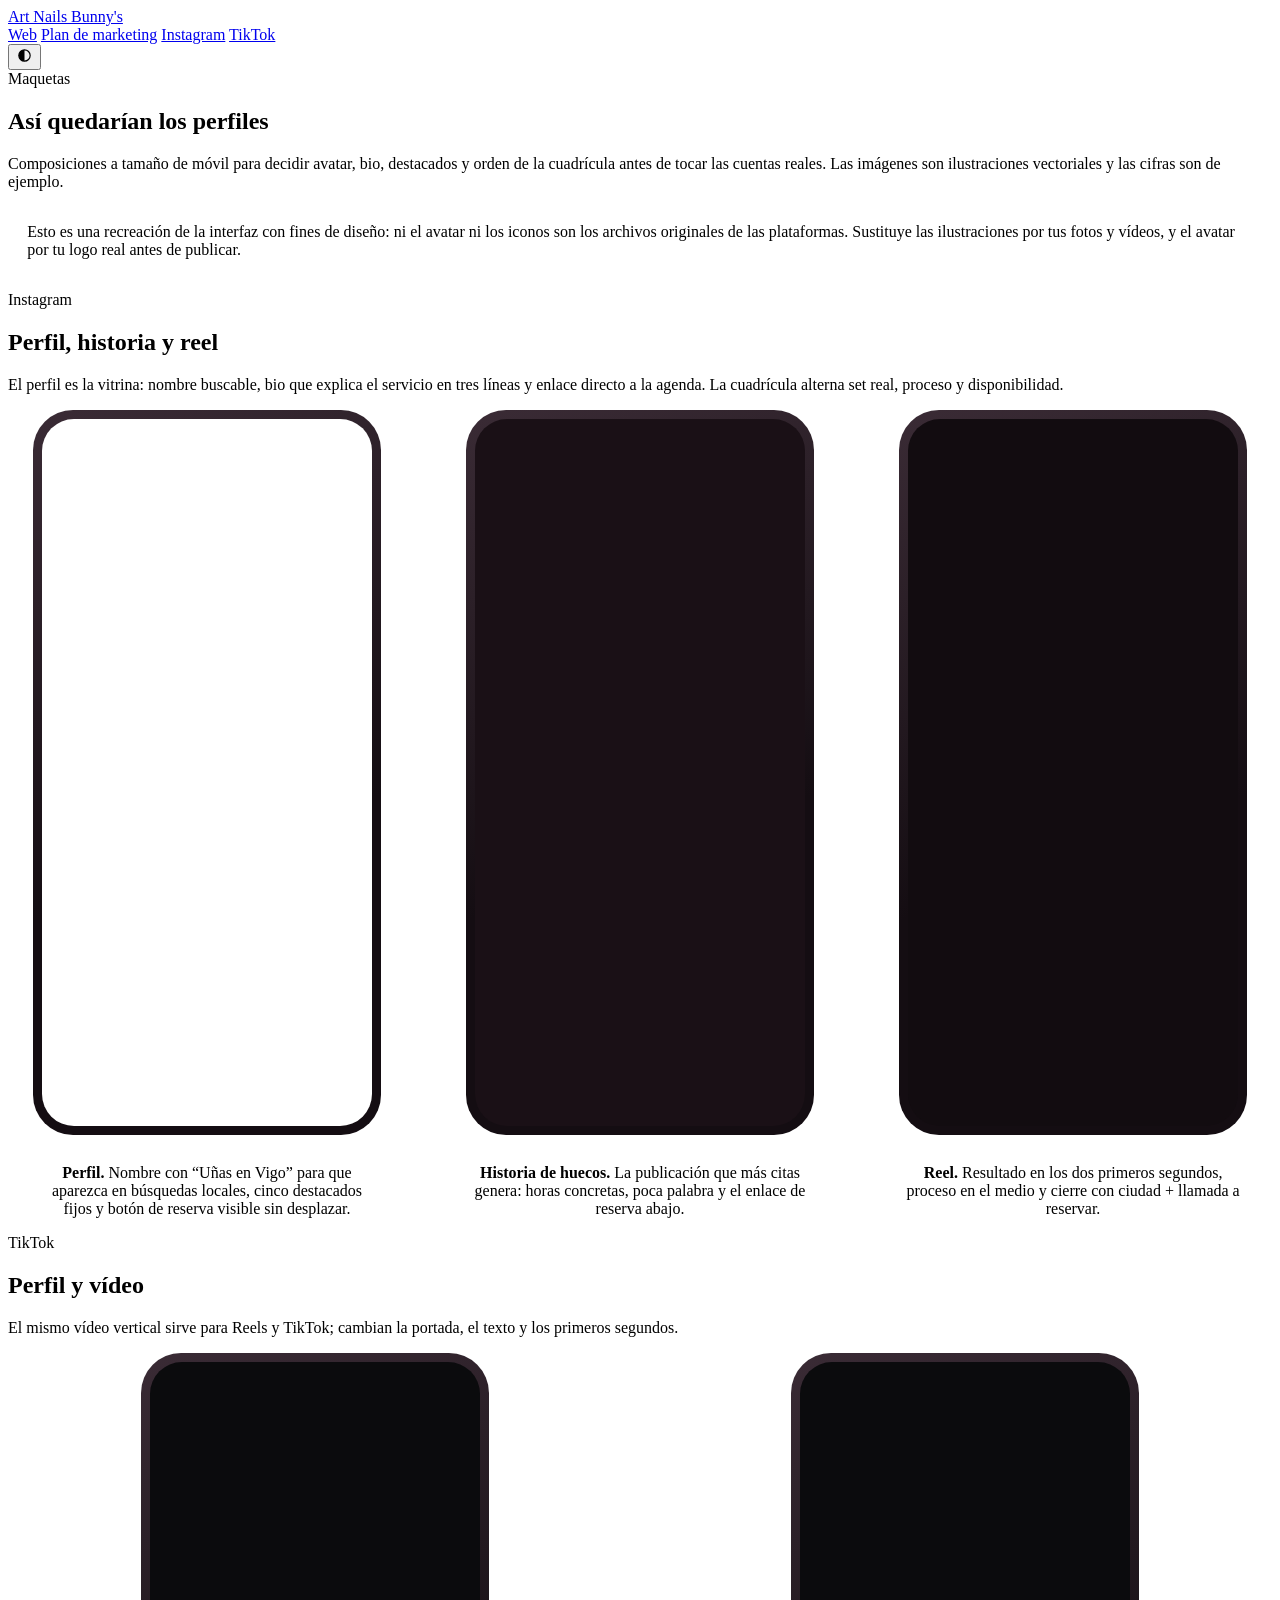
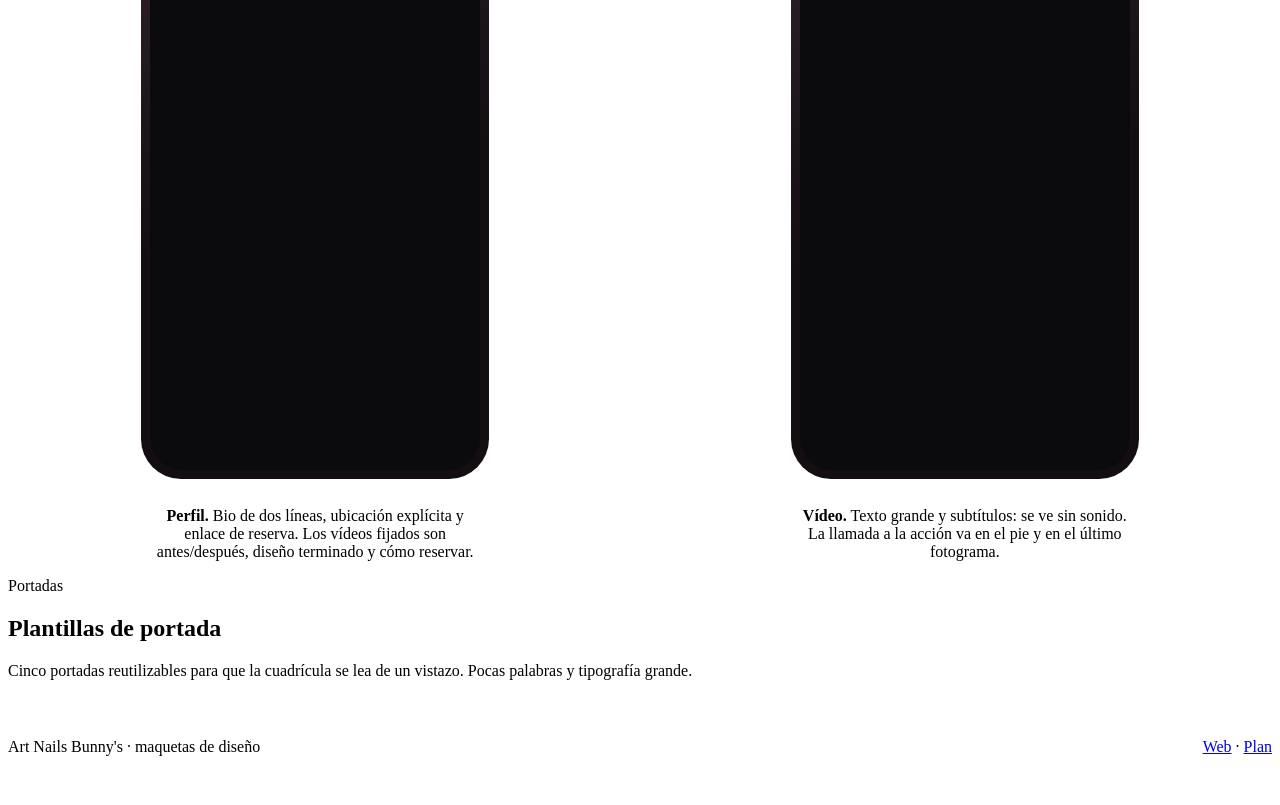
==== mockups.html @ 0f8f966b "Add files via upload" ====
<!doctype html>
<html lang="es">
<head>
<meta charset="utf-8">
<meta name="viewport" content="width=device-width, initial-scale=1, viewport-fit=cover">
<meta name="claude:viewport-fit-sides" content="cover">
<title>Maquetas de perfil</title>
<meta name="description" content="Maquetas realistas del perfil de Instagram y TikTok de Art Nails Bunny's.">
<link rel="preconnect" href="https://fonts.googleapis.com">
<link rel="preconnect" href="https://fonts.gstatic.com" crossorigin>
<link rel="stylesheet" href="https://fonts.googleapis.com/css2?family=Gloock&family=Karla:wght@400;500;700&display=swap">
<link rel="stylesheet" href="assets/css/base.css">
<style>
.escaparate{display:grid; gap:2.2rem; grid-template-columns:repeat(auto-fit,minmax(300px,1fr)); align-items:start}
.pieza-maqueta{display:flex; flex-direction:column; gap:.8rem; align-items:center}
.pieza-maqueta__txt{max-width:340px; font-size:var(--s2); color:var(--tinta-suave); text-align:center}

/* --- teléfono --- */
.tel{
  width:min(330px,88vw); aspect-ratio:9/19.3; border-radius:40px; padding:9px;
  background:linear-gradient(160deg,#3A2B35,#140D12 60%); box-shadow:var(--sombra); flex:0 0 auto;
}
.pantalla{
  width:100%; height:100%; border-radius:32px; overflow:hidden; position:relative;
  display:flex; flex-direction:column; font-family:"Karla",system-ui,sans-serif;
  font-size:11px; line-height:1.35; color-scheme:light;
}
.pantalla *{box-sizing:border-box}
.isla{position:absolute; top:7px; left:50%; transform:translateX(-50%); width:78px; height:19px; border-radius:999px; background:#120B10; z-index:5}
.estado{display:flex; justify-content:space-between; align-items:center; padding:7px 15px 2px; font-size:10px; font-weight:700}
.estado span:last-child{letter-spacing:1px}

/* --- Instagram --- */
.ig{background:#fff; color:#111}
.ig__barra{display:flex; align-items:center; justify-content:space-between; padding:8px 13px; border-bottom:.5px solid #efefef}
.ig__usuario{font-weight:700; font-size:13px; display:flex; align-items:center; gap:4px}
.ig__cuerpo{flex:1; overflow:hidden; display:flex; flex-direction:column}
.ig__perfil{display:flex; align-items:center; gap:16px; padding:11px 13px 6px}
.ig__nums{display:flex; gap:18px; flex:1; text-align:center}
.ig__nums div{display:flex; flex-direction:column; line-height:1.15}
.ig__nums b{font-size:13px}
.ig__nums span{font-size:10px; color:#666}
.ig__bio{padding:0 13px; white-space:pre-line; font-size:11px}
.ig__bio b{display:block; font-size:12px}
.ig__enlace{color:#0b57a4; font-weight:700; font-size:11px}
.ig__botones{display:flex; gap:5px; padding:9px 13px 4px}
.ig__btn{flex:1; text-align:center; padding:5px 0; border-radius:8px; background:#efefef; font-weight:700; font-size:11px}
.ig__btn--pri{background:#C02E5C; color:#fff}
.ig__dest{display:flex; gap:12px; padding:10px 13px 8px; overflow:hidden}
.ig__dest div{text-align:center; width:52px; flex:0 0 auto}
.ig__dest i{display:block; width:48px; height:48px; border-radius:999px; border:1px solid #e3e3e3; background:#F6E9ED; margin-bottom:3px; overflow:hidden}
.ig__dest span{font-size:9px; color:#333; display:block; overflow:hidden; text-overflow:ellipsis; white-space:nowrap}
.ig__tabs{display:flex; border-top:.5px solid #efefef}
.ig__tabs div{flex:1; display:grid; place-items:center; padding:7px 0; border-bottom:1.5px solid transparent}
.ig__tabs div.on{border-bottom-color:#111}
.ig__grid{display:grid; grid-template-columns:repeat(3,1fr); gap:1.5px; background:#fff}
.ig__grid>*{aspect-ratio:1; overflow:hidden; position:relative}
.ig__grid svg{width:100%; height:100%; object-fit:cover}
.ig__pie{display:flex; justify-content:space-around; padding:9px 0 12px; border-top:.5px solid #efefef; background:#fff}

/* --- historia / reel --- */
.lleno{position:absolute; inset:0}
.lleno svg{width:100%; height:100%}
.velo{position:absolute; inset:0; background:linear-gradient(180deg,rgba(0,0,0,.45) 0%,rgba(0,0,0,0) 28%,rgba(0,0,0,0) 52%,rgba(0,0,0,.72) 100%)}
.story__barras{display:flex; gap:3px; padding:9px 11px 0; position:relative; z-index:3}
.story__barras i{flex:1; height:2px; border-radius:2px; background:rgba(255,255,255,.4)}
.story__barras i.on{background:#fff}
.story__cab{display:flex; align-items:center; gap:7px; padding:9px 11px; color:#fff; position:relative; z-index:3; font-size:11px; font-weight:700}
.sticker{
  position:absolute; left:50%; top:34%; transform:translateX(-50%) rotate(-3deg); z-index:3;
  background:#fff; color:#2A1A22; border-radius:14px; padding:12px 16px; width:76%; text-align:center;
  box-shadow:0 8px 24px rgba(0,0,0,.3);
}
.sticker b{font-family:"Gloock",Georgia,serif; font-size:16px; display:block; margin-bottom:5px}
.sticker ul{list-style:none; padding:0; margin:0; font-size:11px; display:grid; gap:3px}
.story__cta{position:absolute; left:50%; bottom:18px; transform:translateX(-50%); z-index:3; background:#fff; color:#111; border-radius:999px; padding:7px 18px; font-weight:700; font-size:11px}
.reel__txt{position:absolute; left:11px; right:62px; bottom:16px; z-index:3; color:#fff; display:flex; flex-direction:column; gap:5px}
.reel__txt b{font-size:12px}
.reel__txt p{font-size:11px; line-height:1.4}
.rail{position:absolute; right:9px; bottom:22px; z-index:3; display:flex; flex-direction:column; gap:15px; align-items:center; color:#fff; font-size:9px; font-weight:700}
.rail div{display:flex; flex-direction:column; align-items:center; gap:3px}
.rail svg{width:25px; height:25px}
.sonido{display:flex; align-items:center; gap:5px; font-size:10px; color:#fff}

/* --- TikTok --- */
.tt{background:#0b0b0d; color:#fff}
.tt__barra{display:flex; align-items:center; justify-content:space-between; padding:9px 13px; font-weight:700; font-size:13px}
.tt__perfil{display:flex; flex-direction:column; align-items:center; gap:5px; padding:4px 13px 0}
.tt__user{font-weight:700; font-size:13px}
.tt__nums{display:flex; gap:22px; margin-top:4px}
.tt__nums div{text-align:center}
.tt__nums b{display:block; font-size:13px}
.tt__nums span{font-size:9px; color:#a7a7ad}
.tt__bio{font-size:10.5px; text-align:center; white-space:pre-line; color:#e6e6ea; padding:0 18px}
.tt__acc{display:flex; gap:6px; padding:9px 13px 6px; width:100%}
.tt__btn{flex:1; text-align:center; padding:6px 0; border-radius:6px; font-weight:700; font-size:11px; background:#C02E5C; color:#fff}
.tt__btn--sec{background:#2a2a30; color:#fff; flex:0 0 42px}
.tt__tabs{display:flex; margin-top:7px; border-bottom:.5px solid #26262c; width:100%}
.tt__tabs div{flex:1; text-align:center; padding:7px 0; font-size:11px; color:#8a8a92; border-bottom:1.5px solid transparent}
.tt__tabs div.on{color:#fff; border-bottom-color:#fff}
.tt__grid{display:grid; grid-template-columns:repeat(3,1fr); gap:1.5px}
.tt__grid>*{aspect-ratio:9/15; position:relative; overflow:hidden; background:#16161a}
.tt__grid svg{width:100%; height:100%}
.tt__vistas{position:absolute; left:4px; bottom:4px; font-size:9px; font-weight:700; text-shadow:0 1px 3px rgba(0,0,0,.8)}
.tt__pie{display:flex; justify-content:space-around; padding:8px 0 12px; border-top:.5px solid #26262c; font-size:9px; color:#8a8a92}

.aviso-maqueta{border:1px dashed var(--borde); border-radius:var(--r); padding:1rem 1.2rem; font-size:var(--s2); color:var(--tinta-suave)}
.cubiertas{display:grid; gap:.8rem; grid-template-columns:repeat(auto-fit,minmax(130px,1fr))}
.cubierta{aspect-ratio:9/16; border-radius:12px; overflow:hidden; position:relative; border:1px solid var(--borde)}
.cubierta svg{width:100%; height:100%}
.cubierta span{position:absolute; inset:auto 0 0 0; padding:10px; color:#fff; font-family:"Gloock",Georgia,serif; font-size:1rem; line-height:1.1; background:linear-gradient(transparent,rgba(0,0,0,.7))}
</style>
</head>
<body>

<header class="barra">
  <div class="wrap barra__int">
    <a class="barra__marca" href="index.html"><span>Art Nails Bunny's</span></a>
    <nav class="barra__nav">
      <a href="index.html">Web</a>
      <a href="plan.html">Plan de marketing</a>
      <a href="#instagram">Instagram</a>
      <a href="#tiktok">TikTok</a>
    </nav>
    <div class="barra__acc"><button class="tema" id="btnTema" type="button" aria-label="Cambiar tema"><svg viewBox="0 0 24 24" width="17" height="17" aria-hidden="true" fill="none" stroke="currentColor" stroke-width="1.7"><circle cx="12" cy="12" r="8"/><path d="M12 4a8 8 0 0 0 0 16z" fill="currentColor" stroke="none"/></svg></button></div>
  </div>
</header>

<main>
  <section class="wrap seccion">
    <div class="cabecera-seccion">
      <span class="etiqueta">Maquetas</span>
      <h2>Así quedarían los perfiles</h2>
      <p>Composiciones a tamaño de móvil para decidir avatar, bio, destacados y orden de la cuadrícula antes de tocar las cuentas reales. Las imágenes son ilustraciones vectoriales y las cifras son de ejemplo.</p>
    </div>
    <p class="aviso-maqueta">Esto es una recreación de la interfaz con fines de diseño: ni el avatar ni los iconos son los archivos originales de las plataformas. Sustituye las ilustraciones por tus fotos y vídeos, y el avatar por tu logo real antes de publicar.</p>
  </section>

  <section class="wrap seccion seccion--borde" id="instagram">
    <div class="cabecera-seccion">
      <span class="etiqueta">Instagram</span>
      <h2>Perfil, historia y reel</h2>
      <p>El perfil es la vitrina: nombre buscable, bio que explica el servicio en tres líneas y enlace directo a la agenda. La cuadrícula alterna set real, proceso y disponibilidad.</p>
    </div>
    <div class="escaparate">
      <div class="pieza-maqueta">
        <div class="tel"><div class="pantalla ig" id="igPerfil"></div></div>
        <p class="pieza-maqueta__txt"><b>Perfil.</b> Nombre con “Uñas en Vigo” para que aparezca en búsquedas locales, cinco destacados fijos y botón de reserva visible sin desplazar.</p>
      </div>
      <div class="pieza-maqueta">
        <div class="tel"><div class="pantalla" id="igStory" style="background:#1a1016; position:relative; display:block"></div></div>
        <p class="pieza-maqueta__txt"><b>Historia de huecos.</b> La publicación que más citas genera: horas concretas, poca palabra y el enlace de reserva abajo.</p>
      </div>
      <div class="pieza-maqueta">
        <div class="tel"><div class="pantalla" id="igReel" style="background:#120c10; position:relative; display:block"></div></div>
        <p class="pieza-maqueta__txt"><b>Reel.</b> Resultado en los dos primeros segundos, proceso en el medio y cierre con ciudad + llamada a reservar.</p>
      </div>
    </div>
  </section>

  <section class="wrap seccion seccion--borde" id="tiktok">
    <div class="cabecera-seccion">
      <span class="etiqueta">TikTok</span>
      <h2>Perfil y vídeo</h2>
      <p>El mismo vídeo vertical sirve para Reels y TikTok; cambian la portada, el texto y los primeros segundos.</p>
    </div>
    <div class="escaparate">
      <div class="pieza-maqueta">
        <div class="tel"><div class="pantalla tt" id="ttPerfil"></div></div>
        <p class="pieza-maqueta__txt"><b>Perfil.</b> Bio de dos líneas, ubicación explícita y enlace de reserva. Los vídeos fijados son antes/después, diseño terminado y cómo reservar.</p>
      </div>
      <div class="pieza-maqueta">
        <div class="tel"><div class="pantalla" id="ttVideo" style="background:#0b0b0d; position:relative; display:block"></div></div>
        <p class="pieza-maqueta__txt"><b>Vídeo.</b> Texto grande y subtítulos: se ve sin sonido. La llamada a la acción va en el pie y en el último fotograma.</p>
      </div>
    </div>
  </section>

  <section class="wrap seccion seccion--borde">
    <div class="cabecera-seccion">
      <span class="etiqueta">Portadas</span>
      <h2>Plantillas de portada</h2>
      <p>Cinco portadas reutilizables para que la cuadrícula se lea de un vistazo. Pocas palabras y tipografía grande.</p>
    </div>
    <div class="cubiertas" id="cubiertas"></div>
  </section>
</main>

<footer class="pie">
  <div class="wrap" style="padding-block:1.6rem; display:flex; flex-wrap:wrap; gap:1rem; justify-content:space-between">
    <p style="font-size:var(--s2); color:var(--tinta-suave)">Art Nails Bunny's · maquetas de diseño</p>
    <p style="font-size:var(--s1)"><a href="index.html">Web</a> · <a href="plan.html">Plan</a></p>
  </div>
</footer>

<script src="assets/js/nails.js"></script>
<script src="assets/js/data.js"></script>
<script src="assets/js/site.js"></script>
<script src="assets/js/mockups.js"></script>
</body>
</html>
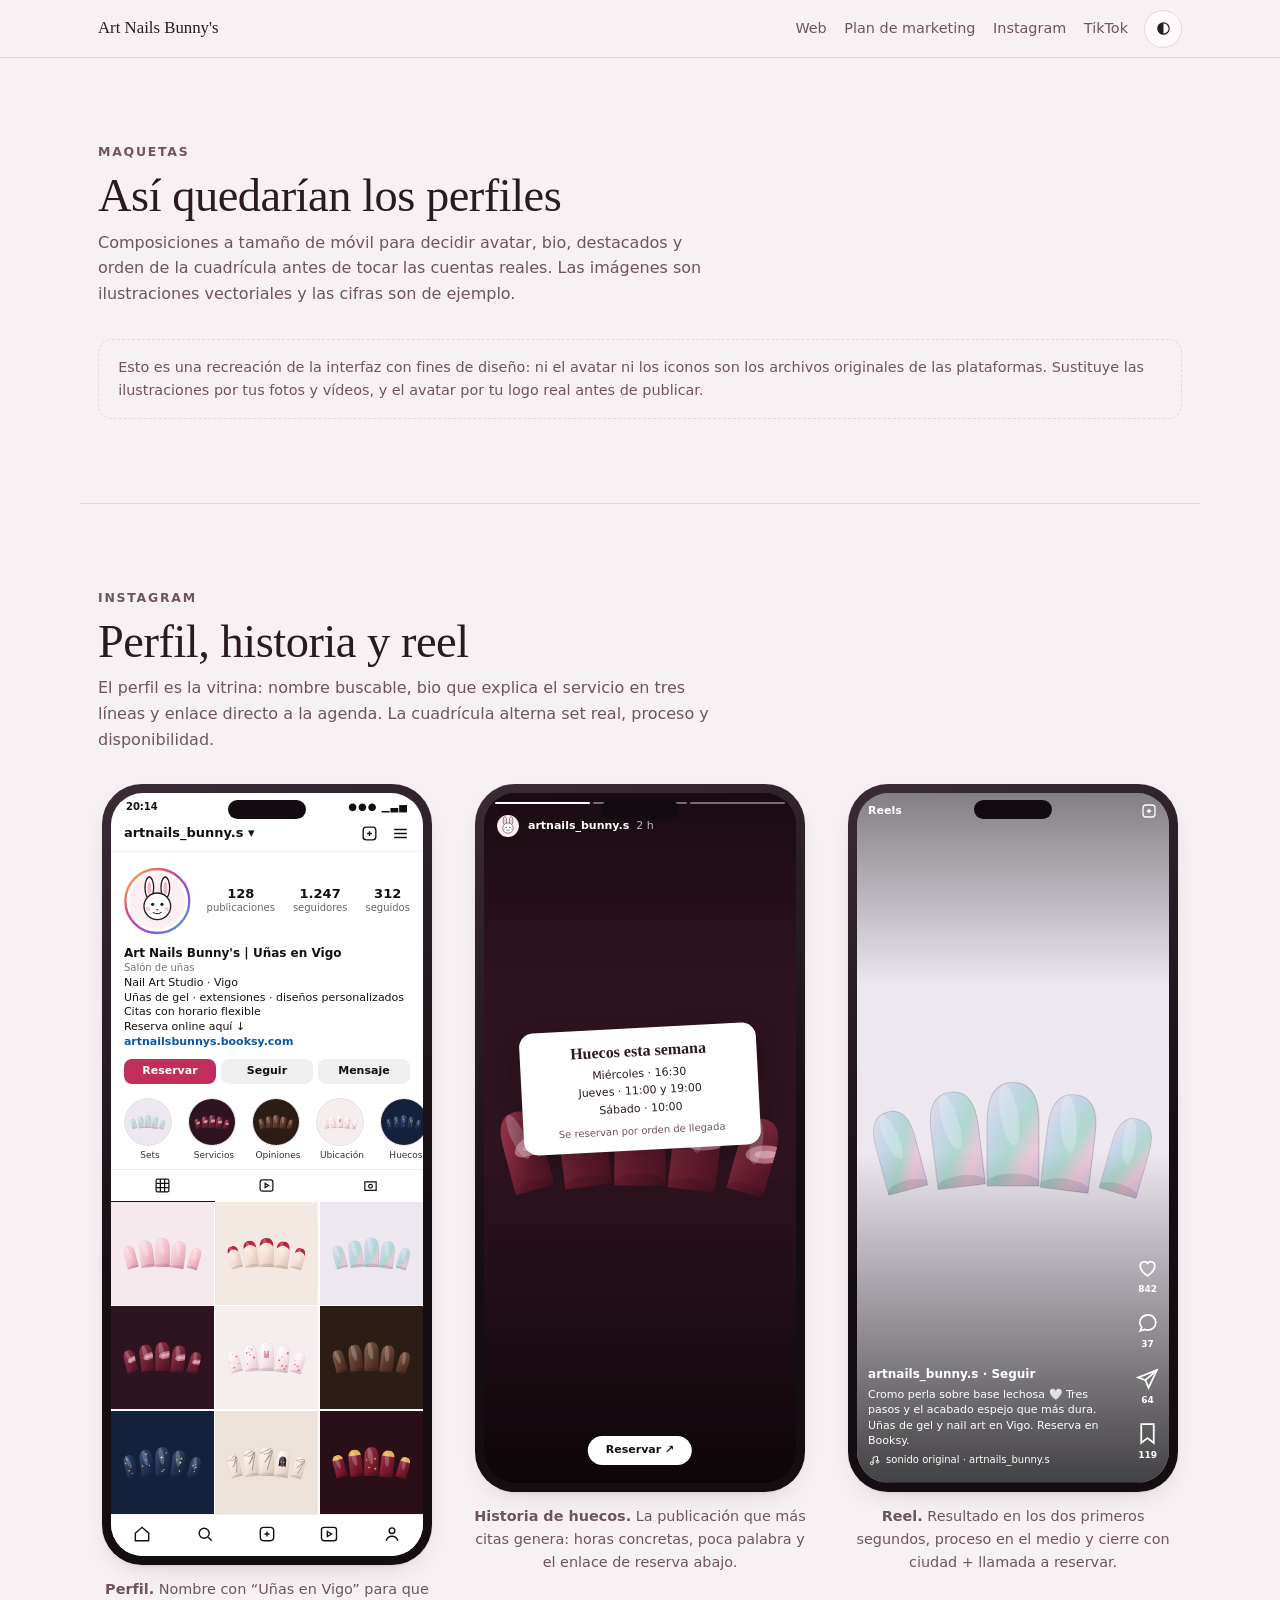
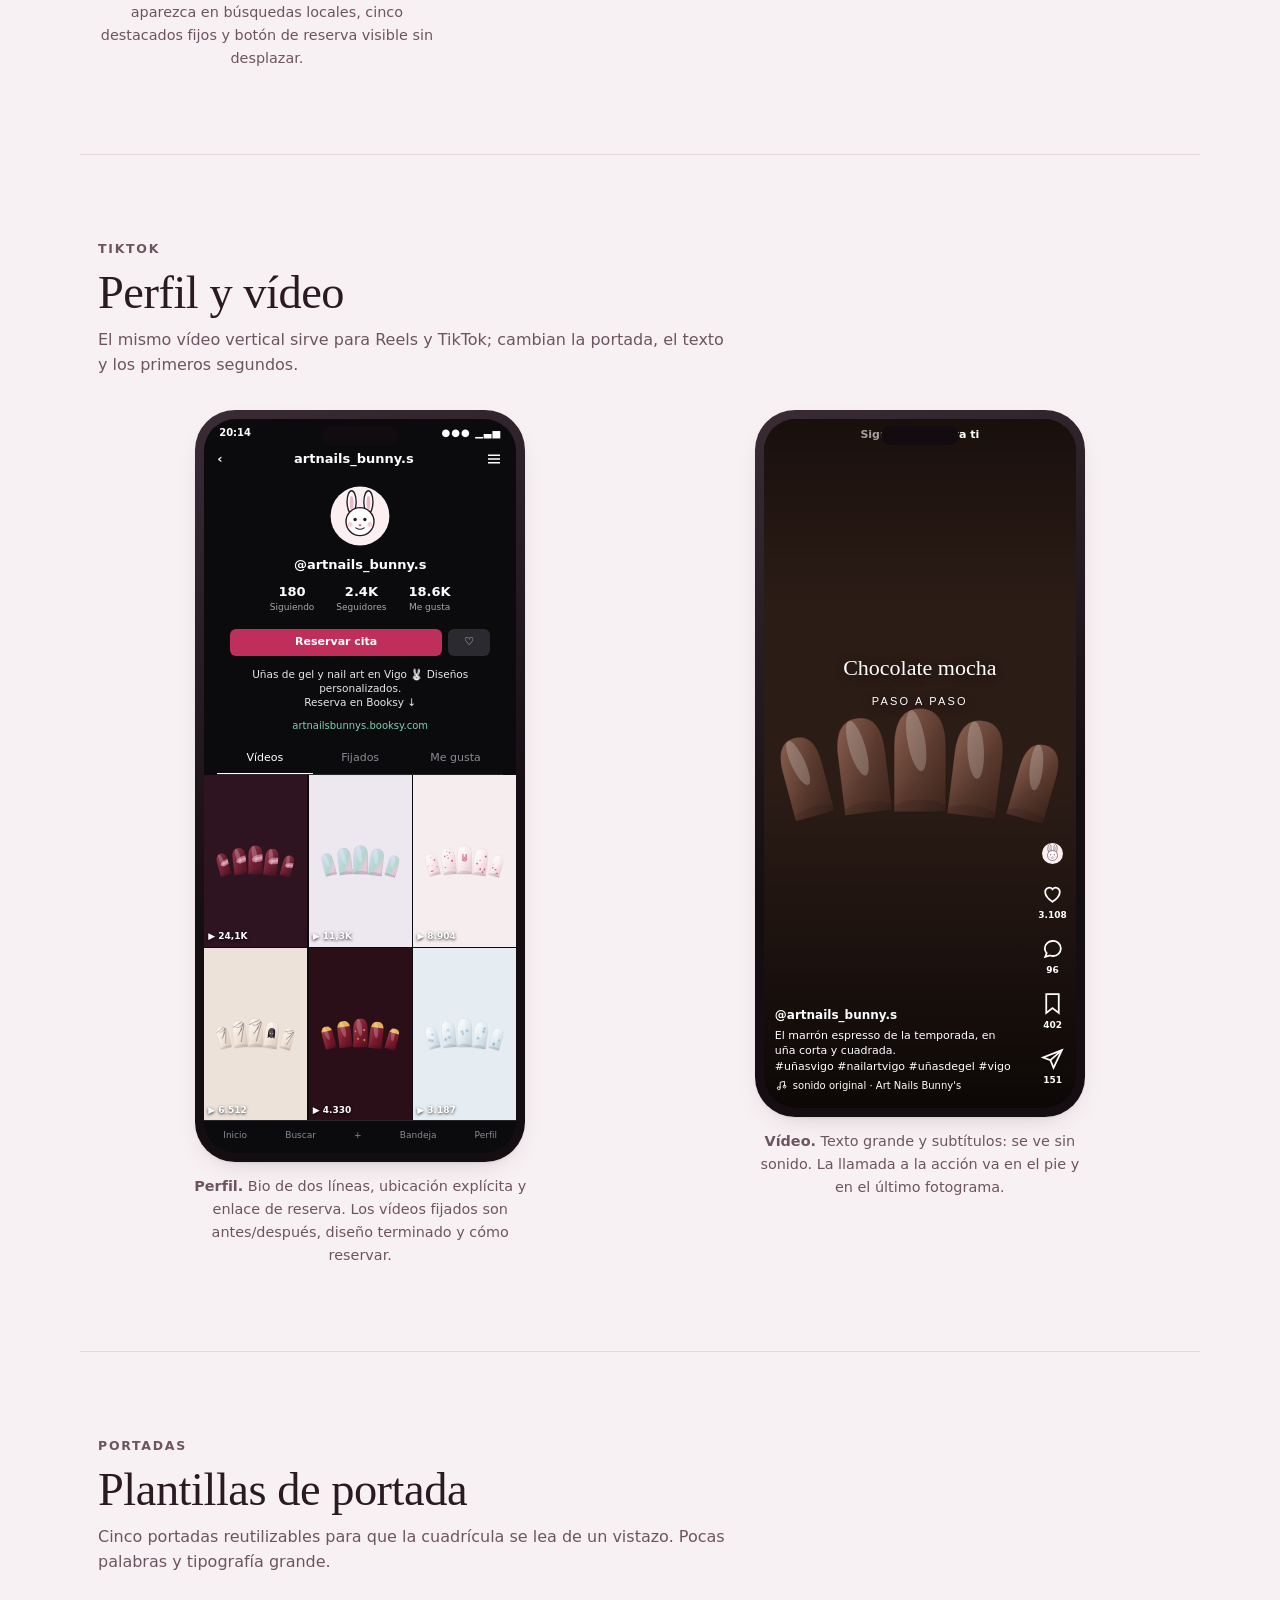
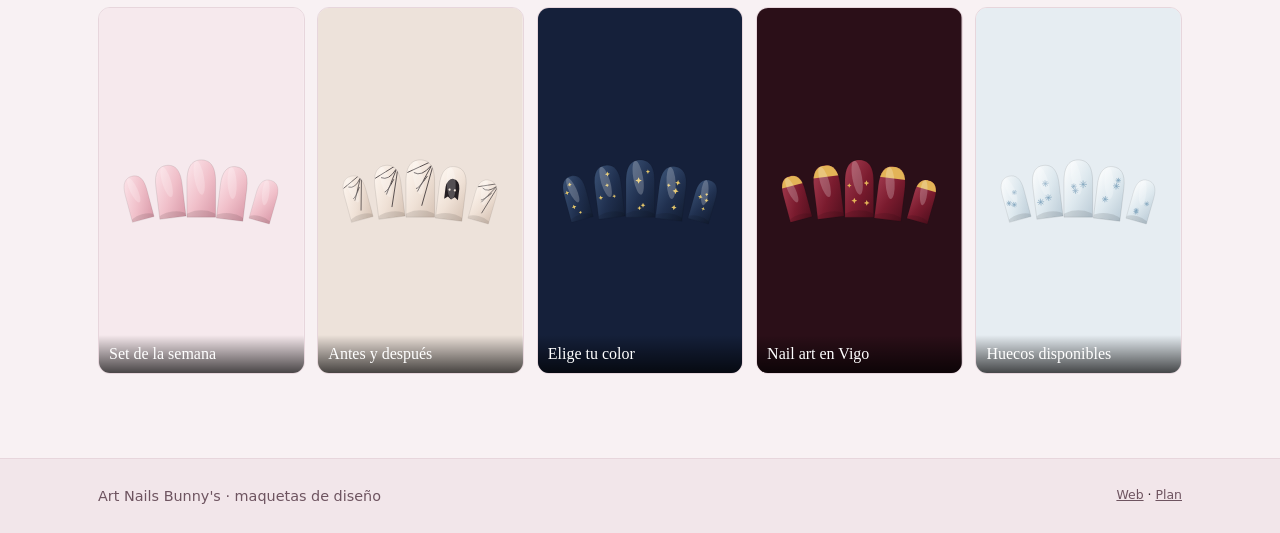
==== commit a93188ea: "Add files via upload" ====
--- a/mockups.html
+++ b/mockups.html
@@ -9,7 +9,210 @@
 <link rel="preconnect" href="https://fonts.googleapis.com">
 <link rel="preconnect" href="https://fonts.gstatic.com" crossorigin>
 <link rel="stylesheet" href="https://fonts.googleapis.com/css2?family=Gloock&family=Karla:wght@400;500;700&display=swap">
-<link rel="stylesheet" href="assets/css/base.css">
+<style>
+/* base.css incrustado */
+/* ============================================================
+   Art Nails Bunny's — sistema visual compartido
+   Layout: vitrina editorial. Columna de lectura estrecha,
+   piezas visuales anchas, forma "almendra" (uña) como firma.
+   ============================================================ */
+
+:root{
+  /* color — claro */
+  --lienzo:#F8F1F3;
+  --superficie:#FFFBFC;
+  --superficie-2:#F2E6EA;
+  --tinta:#2A1A22;
+  --tinta-suave:#6E5460;
+  --frambuesa:#C02E5C;
+  --frambuesa-sobre:#FFFFFF;
+  --rosa:#F3CFD8;
+  --menta:#A8D8CC;
+  --borde:#E7D6DC;
+  --sombra:0 1px 2px rgba(42,26,34,.06), 0 10px 30px -18px rgba(42,26,34,.35);
+  --cromo:linear-gradient(100deg,#EBD9E4 0%,#C9D9E8 22%,#A8D8CC 44%,#F3CFD8 68%,#D9CBE8 86%,#EFE2E6 100%);
+  --ok:#2E7D62; --aviso:#9A6B12; --critico:#B23A3A;
+
+  /* tipografía */
+  --display:"Gloock","Playfair Display",Georgia,"Times New Roman",serif;
+  --texto:"Karla",ui-sans-serif,system-ui,-apple-system,"Segoe UI",sans-serif;
+
+  /* escala */
+  --s1:.78rem; --s2:.9rem; --s3:1rem; --s4:1.2rem;
+  --s5:1.55rem; --s6:2.1rem; --s7:2.9rem; --s8:3.8rem;
+  --r:14px; --r-almendra:999px 999px 16px 16px;
+}
+@media (prefers-color-scheme:dark){
+  :root:not([data-theme="light"]){
+    --lienzo:#171017; --superficie:#211722; --superficie-2:#2C1F2B;
+    --tinta:#F7E9EF; --tinta-suave:#C2A8B5;
+    --frambuesa:#FF85A8; --frambuesa-sobre:#2A0E18;
+    --rosa:#5C3846; --menta:#6AA496; --borde:#3B2A38;
+    --sombra:0 1px 2px rgba(0,0,0,.4), 0 14px 34px -20px rgba(0,0,0,.8);
+    --cromo:linear-gradient(100deg,#5B4657 0%,#3F5566 22%,#4C7F74 44%,#7E4A5C 68%,#574B74 86%,#4A3A46 100%);
+    --ok:#7FD0AE; --aviso:#E8BC6A; --critico:#F08A8A;
+    color-scheme:dark;
+  }
+}
+:root[data-theme="dark"]{
+  --lienzo:#171017; --superficie:#211722; --superficie-2:#2C1F2B;
+  --tinta:#F7E9EF; --tinta-suave:#C2A8B5;
+  --frambuesa:#FF85A8; --frambuesa-sobre:#2A0E18;
+  --rosa:#5C3846; --menta:#6AA496; --borde:#3B2A38;
+  --sombra:0 1px 2px rgba(0,0,0,.4), 0 14px 34px -20px rgba(0,0,0,.8);
+  --cromo:linear-gradient(100deg,#5B4657 0%,#3F5566 22%,#4C7F74 44%,#7E4A5C 68%,#574B74 86%,#4A3A46 100%);
+  --ok:#7FD0AE; --aviso:#E8BC6A; --critico:#F08A8A;
+  color-scheme:dark;
+}
+
+*,*::before,*::after{box-sizing:border-box}
+body{
+  margin:0; background:var(--lienzo); color:var(--tinta);
+  font-family:var(--texto); font-size:16px; line-height:1.6;
+  -webkit-font-smoothing:antialiased;
+}
+img{max-width:100%; display:block}
+svg{display:block; max-width:100%}
+a{color:inherit}
+h1,h2,h3,h4{font-family:var(--display); font-weight:400; line-height:1.08; text-wrap:balance; margin:0}
+h1{font-size:clamp(2.3rem,7vw,var(--s8)); letter-spacing:-.015em}
+h2{font-size:clamp(1.7rem,4.6vw,var(--s7)); letter-spacing:-.01em}
+h3{font-size:var(--s5)}
+h4{font-family:var(--texto); font-weight:700; font-size:var(--s3)}
+p{margin:0}
+ul,ol{margin:0; padding-left:1.1rem}
+strong{font-weight:700}
+:focus-visible{outline:2.5px solid var(--frambuesa); outline-offset:3px; border-radius:6px}
+
+/* --------- estructura --------- */
+.wrap{
+  width:100%; max-width:1120px; margin-inline:auto;
+  padding-left:max(18px,env(safe-area-inset-left,0px));
+  padding-right:max(18px,env(safe-area-inset-right,0px));
+}
+.wrap--texto{max-width:760px}
+.seccion{padding-block:clamp(44px,7vw,84px)}
+.seccion--borde{border-top:1px solid var(--borde)}
+.pila{display:flex; flex-direction:column; gap:1rem}
+.pila-2{display:flex; flex-direction:column; gap:1.8rem}
+.fila{display:flex; flex-wrap:wrap; gap:.6rem; align-items:center}
+.rejilla{display:grid; gap:1rem}
+@media(min-width:620px){ .rejilla--2{grid-template-columns:repeat(2,minmax(0,1fr))} }
+@media(min-width:860px){
+  .rejilla--3{grid-template-columns:repeat(3,minmax(0,1fr))}
+  .rejilla--4{grid-template-columns:repeat(4,minmax(0,1fr))}
+}
+.rejilla>*{min-width:0}
+
+/* --------- piezas --------- */
+.etiqueta{
+  font-size:var(--s1); font-weight:700; letter-spacing:.14em;
+  text-transform:uppercase; color:var(--tinta-suave);
+}
+.cabecera-seccion{display:flex; flex-direction:column; gap:.55rem; margin-bottom:2rem; max-width:62ch}
+.cabecera-seccion p{color:var(--tinta-suave)}
+.hairline{height:3px; border:0; margin:0; background:var(--cromo); border-radius:3px}
+
+.tarjeta{
+  background:var(--superficie); border:1px solid var(--borde);
+  border-radius:var(--r); padding:1.15rem 1.2rem;
+}
+.tarjeta--plana{background:transparent; box-shadow:none}
+.tarjeta--realce{box-shadow:var(--sombra)}
+
+.btn{
+  display:inline-flex; align-items:center; justify-content:center; gap:.5rem;
+  font-family:var(--texto); font-weight:700; font-size:var(--s2);
+  letter-spacing:.02em; padding:.78rem 1.25rem; border-radius:999px;
+  border:1px solid transparent; cursor:pointer; text-decoration:none;
+  transition:transform .15s ease, background .15s ease, border-color .15s ease;
+}
+.btn:hover{transform:translateY(-1px)}
+.btn--principal{background:var(--frambuesa); color:var(--frambuesa-sobre)}
+.btn--linea{background:transparent; color:var(--tinta); border-color:var(--borde)}
+.btn--linea:hover{border-color:var(--frambuesa); color:var(--frambuesa)}
+.btn--pequeno{padding:.45rem .85rem; font-size:var(--s1)}
+
+.chip{
+  display:inline-flex; align-items:center; gap:.4rem; padding:.4rem .8rem;
+  border:1px solid var(--borde); border-radius:999px; background:var(--superficie);
+  font-size:var(--s1); font-weight:700; letter-spacing:.04em; cursor:pointer;
+  color:var(--tinta-suave); font-family:var(--texto);
+}
+.chip[aria-pressed="true"],.chip.activo{background:var(--frambuesa); border-color:var(--frambuesa); color:var(--frambuesa-sobre)}
+
+.pastilla{
+  display:inline-block; padding:.18rem .6rem; border-radius:999px;
+  font-size:var(--s1); font-weight:700; letter-spacing:.05em;
+  background:var(--superficie-2); color:var(--tinta-suave);
+}
+.pastilla--menta{background:color-mix(in srgb,var(--menta) 45%,transparent); color:var(--tinta)}
+.pastilla--rosa{background:var(--rosa); color:var(--tinta)}
+
+.nota{
+  font-size:var(--s2); color:var(--tinta-suave);
+  border-left:3px solid var(--rosa); padding:.3rem 0 .3rem .9rem;
+}
+
+/* tablas */
+.tabla-cont{overflow-x:auto; border:1px solid var(--borde); border-radius:var(--r); background:var(--superficie)}
+table{border-collapse:collapse; width:100%; min-width:520px; font-size:var(--s2)}
+th,td{text-align:left; padding:.7rem .9rem; border-bottom:1px solid var(--borde); vertical-align:top}
+th{font-size:var(--s1); letter-spacing:.1em; text-transform:uppercase; color:var(--tinta-suave); font-weight:700}
+tbody tr:last-child td{border-bottom:0}
+td.num,th.num{text-align:right; font-variant-numeric:tabular-nums}
+
+/* cabecera fija */
+.barra{
+  position:sticky; top:env(safe-area-inset-top,0px); z-index:20;
+  background:color-mix(in srgb,var(--lienzo) 88%,transparent);
+  backdrop-filter:saturate(160%) blur(12px);
+  border-bottom:1px solid var(--borde);
+}
+body::before{
+  content:""; position:fixed; inset:0 0 auto; height:env(safe-area-inset-top,0px);
+  z-index:21; background:var(--lienzo);
+}
+.barra__int{display:flex; align-items:center; gap:1rem; padding-block:.6rem}
+.barra__marca{display:flex; align-items:center; gap:.6rem; text-decoration:none; font-family:var(--display); font-size:1.05rem; line-height:1.1}
+.barra__nav{display:none; margin-left:auto; gap:1.1rem}
+.barra__nav a{text-decoration:none; font-size:var(--s2); font-weight:500; color:var(--tinta-suave)}
+.barra__nav a:hover{color:var(--frambuesa)}
+.barra__acc{margin-left:auto; display:flex; gap:.5rem; align-items:center}
+@media(min-width:900px){ .barra__nav{display:flex} .barra__acc{margin-left:0} }
+
+.tema{
+  width:38px; height:38px; display:grid; place-items:center; cursor:pointer;
+  border-radius:999px; border:1px solid var(--borde); background:var(--superficie); color:var(--tinta);
+}
+
+/* acordeón */
+details.acc{border:1px solid var(--borde); border-radius:var(--r); background:var(--superficie); padding:.2rem .9rem}
+details.acc+details.acc{margin-top:.6rem}
+details.acc summary{cursor:pointer; font-weight:700; padding:.85rem 0; list-style:none; display:flex; justify-content:space-between; gap:1rem; align-items:center}
+details.acc summary::-webkit-details-marker{display:none}
+details.acc summary::after{content:"+"; font-family:var(--display); font-size:1.3rem; color:var(--frambuesa)}
+details.acc[open] summary::after{content:"–"}
+details.acc .acc__cuerpo{padding-bottom:.95rem; color:var(--tinta-suave); font-size:var(--s2)}
+
+/* formularios */
+label{font-size:var(--s1); font-weight:700; letter-spacing:.08em; text-transform:uppercase; color:var(--tinta-suave)}
+input,select,textarea{
+  font-family:var(--texto); font-size:var(--s3); width:100%;
+  padding:.6rem .75rem; border-radius:10px; border:1px solid var(--borde);
+  background:var(--superficie); color:var(--tinta);
+}
+.campo{display:flex; flex-direction:column; gap:.35rem}
+
+/* pie */
+.pie{border-top:1px solid var(--borde); background:var(--superficie-2)}
+.pie a{color:var(--tinta-suave)}
+
+@media (prefers-reduced-motion:reduce){
+  *{animation-duration:.001ms!important; transition-duration:.001ms!important}
+}
+
+</style>
 <style>
 .escaparate{display:grid; gap:2.2rem; grid-template-columns:repeat(auto-fit,minmax(300px,1fr)); align-items:start}
 .pieza-maqueta{display:flex; flex-direction:column; gap:.8rem; align-items:center}
@@ -193,9 +396,637 @@
   </div>
 </footer>
 
-<script src="assets/js/nails.js"></script>
-<script src="assets/js/data.js"></script>
-<script src="assets/js/site.js"></script>
-<script src="assets/js/mockups.js"></script>
+<script>
+/* nails.js */
+/* ============================================================
+   nails.js — dibuja sets de uñas en SVG (maquetas)
+   Sustituye estas maquetas por fotos reales antes de publicar:
+   cada tarjeta acepta una imagen propia (ver data.js -> foto).
+   ============================================================ */
+(function (global) {
+  'use strict';
+
+  function semilla(n) {
+    var s = (n >>> 0) || 7;
+    return function () {
+      s ^= s << 13; s >>>= 0; s ^= s >> 17; s ^= s << 5; s >>>= 0;
+      return s / 4294967296;
+    };
+  }
+
+  /* contorno de uña almendrada, origen en el centro de la base */
+  function contorno(w, h) {
+    var mx = w / 2;
+    return 'M' + (-mx) + ',' + h +
+      'L' + (-mx) + ',' + (h * 0.38) +
+      'C' + (-mx) + ',' + (h * 0.10) + ' ' + (-w * 0.30) + ',0 0,0' +
+      'C' + (w * 0.30) + ',0 ' + mx + ',' + (h * 0.10) + ' ' + mx + ',' + (h * 0.38) +
+      'L' + mx + ',' + h + 'Z';
+  }
+
+  function esc(v) { return String(v).replace(/&/g, '&amp;').replace(/</g, '&lt;'); }
+
+  /* --- motivos ------------------------------------------------ */
+  function motivo(tipo, d, w, h, id, rnd) {
+    var mx = w / 2, out = '';
+    switch (tipo) {
+      case 'french':
+        out += '<path d="M' + (-mx) + ',' + (h * 0.30) + ' Q0,' + (h * 0.02) + ' ' + mx + ',' + (h * 0.30) +
+               ' L' + mx + ',0 L' + (-mx) + ',0 Z" fill="' + d.acento + '"/>';
+        break;
+      case 'punta':
+        out += '<rect x="' + (-mx) + '" y="0" width="' + w + '" height="' + (h * 0.22) + '" fill="' + d.acento + '"/>';
+        break;
+      case 'cromo':
+        out += '<rect x="' + (-mx) + '" y="0" width="' + w + '" height="' + h + '" fill="url(#cr' + id + ')" opacity=".85"/>';
+        break;
+      case 'cateye':
+        out += '<ellipse cx="0" cy="' + (h * 0.46) + '" rx="' + (w * 0.52) + '" ry="' + (h * 0.12) +
+               '" fill="' + d.acento + '" opacity=".75" transform="rotate(-16)"/>' +
+               '<ellipse cx="0" cy="' + (h * 0.46) + '" rx="' + (w * 0.30) + '" ry="' + (h * 0.05) +
+               '" fill="#fff" opacity=".35" transform="rotate(-16)"/>';
+        break;
+      case 'lunares':
+        for (var i = 0; i < 7; i++) {
+          out += '<circle cx="' + ((rnd() - 0.5) * w * 0.8).toFixed(1) + '" cy="' + (h * 0.12 + rnd() * h * 0.78).toFixed(1) +
+                 '" r="' + (1.6 + rnd() * 1.8).toFixed(1) + '" fill="' + d.acento + '"/>';
+        }
+        break;
+      case 'estrellas':
+        for (var j = 0; j < 4; j++) {
+          var ex = (rnd() - 0.5) * w * 0.7, ey = h * 0.15 + rnd() * h * 0.7, r = 3 + rnd() * 2;
+          out += '<path d="M' + ex + ',' + (ey - r) + ' L' + (ex + r * 0.3) + ',' + (ey - r * 0.3) +
+                 ' L' + (ex + r) + ',' + ey + ' L' + (ex + r * 0.3) + ',' + (ey + r * 0.3) +
+                 ' L' + ex + ',' + (ey + r) + ' L' + (ex - r * 0.3) + ',' + (ey + r * 0.3) +
+                 ' L' + (ex - r) + ',' + ey + ' L' + (ex - r * 0.3) + ',' + (ey - r * 0.3) + 'Z" fill="' + d.acento + '"/>';
+        }
+        break;
+      case 'purpurina':
+        for (var k = 0; k < 26; k++) {
+          out += '<circle cx="' + ((rnd() - 0.5) * w).toFixed(1) + '" cy="' + (rnd() * h).toFixed(1) +
+                 '" r="' + (0.7 + rnd() * 1.3).toFixed(1) + '" fill="' + d.acento + '" opacity="' + (0.4 + rnd() * 0.6).toFixed(2) + '"/>';
+        }
+        break;
+      case 'telarana':
+        out += '<g stroke="' + d.acento + '" stroke-width="1.1" fill="none">' +
+               '<path d="M' + mx + ',0 L' + (-mx * 0.2) + ',' + (h * 0.55) + '"/>' +
+               '<path d="M' + mx + ',0 L' + (-mx * 0.9) + ',' + (h * 0.22) + '"/>' +
+               '<path d="M' + mx + ',0 L' + (mx * 0.1) + ',' + (h * 0.8) + '"/>' +
+               '<path d="M' + (mx * 0.75) + ',' + (h * 0.1) + ' Q' + (mx * 0.1) + ',' + (h * 0.3) + ' ' + (-mx * 0.45) + ',' + (h * 0.22) + '"/>' +
+               '<path d="M' + (mx * 0.5) + ',' + (h * 0.28) + ' Q' + (-mx * 0.1) + ',' + (h * 0.5) + ' ' + (-mx * 0.3) + ',' + (h * 0.5) + '"/>' +
+               '</g>';
+        break;
+      case 'fantasma':
+        out += '<path d="M' + (-w * 0.26) + ',' + (h * 0.62) + ' L' + (-w * 0.26) + ',' + (h * 0.40) +
+               ' a' + (w * 0.26) + ',' + (h * 0.17) + ' 0 0 1 ' + (w * 0.52) + ',0 L' + (w * 0.26) + ',' + (h * 0.62) +
+               ' l' + (-w * 0.13) + ',' + (-h * 0.05) + ' l' + (-w * 0.13) + ',' + (h * 0.05) +
+               ' l' + (-w * 0.13) + ',' + (-h * 0.05) + ' Z" fill="' + d.acento + '"/>' +
+               '<circle cx="' + (-w * 0.1) + '" cy="' + (h * 0.44) + '" r="1.7" fill="' + d.base + '"/>' +
+               '<circle cx="' + (w * 0.1) + '" cy="' + (h * 0.44) + '" r="1.7" fill="' + d.base + '"/>';
+        break;
+      case 'copos':
+        for (var c = 0; c < 3; c++) {
+          var cx = (rnd() - 0.5) * w * 0.6, cy = h * 0.2 + rnd() * h * 0.6, rr = 3.4 + rnd() * 1.6;
+          out += '<g stroke="' + d.acento + '" stroke-width="1" stroke-linecap="round">' +
+                 '<path d="M' + (cx - rr) + ',' + cy + ' H' + (cx + rr) + '"/>' +
+                 '<path d="M' + cx + ',' + (cy - rr) + ' V' + (cy + rr) + '"/>' +
+                 '<path d="M' + (cx - rr * .7) + ',' + (cy - rr * .7) + ' L' + (cx + rr * .7) + ',' + (cy + rr * .7) + '"/>' +
+                 '<path d="M' + (cx - rr * .7) + ',' + (cy + rr * .7) + ' L' + (cx + rr * .7) + ',' + (cy - rr * .7) + '"/></g>';
+        }
+        break;
+      case 'lazo':
+        out += '<g fill="' + d.acento + '" transform="translate(0,' + (h * 0.45) + ')">' +
+               '<path d="M0,0 L-9,-6 L-9,6 Z"/><path d="M0,0 L9,-6 L9,6 Z"/><circle cx="0" cy="0" r="2.6"/></g>';
+        break;
+      case 'conejito':
+        out += '<g transform="translate(0,' + (h * 0.48) + ')">' +
+               '<ellipse cx="-4.6" cy="-9" rx="2.6" ry="7" fill="' + d.acento + '"/>' +
+               '<ellipse cx="4.6" cy="-9" rx="2.6" ry="7" fill="' + d.acento + '"/>' +
+               '<ellipse cx="-4.6" cy="-9" rx="1.1" ry="4.6" fill="' + d.base + '" opacity=".55"/>' +
+               '<ellipse cx="4.6" cy="-9" rx="1.1" ry="4.6" fill="' + d.base + '" opacity=".55"/>' +
+               '<circle cx="0" cy="0" r="7.2" fill="' + d.acento + '"/>' +
+               '<circle cx="-2.4" cy="-.8" r="1" fill="' + d.base + '"/>' +
+               '<circle cx="2.4" cy="-.8" r="1" fill="' + d.base + '"/>' +
+               '<path d="M-1.6,2 Q0,3.4 1.6,2" stroke="' + d.base + '" stroke-width=".9" fill="none"/></g>';
+        break;
+      case 'rayas':
+        for (var s = 0; s < 4; s++) {
+          out += '<rect x="' + (-mx) + '" y="' + (h * (0.18 + s * 0.18)) + '" width="' + w + '" height="2.2" fill="' + d.acento + '" opacity=".9"/>';
+        }
+        break;
+      case 'marmol':
+        out += '<path d="M' + (-mx) + ',' + (h * .7) + ' Q' + (-w * .1) + ',' + (h * .45) + ' ' + (w * .1) + ',' + (h * .62) +
+               ' T' + mx + ',' + (h * .35) + '" stroke="' + d.acento + '" stroke-width="1.6" fill="none" opacity=".9"/>' +
+               '<path d="M' + (-mx) + ',' + (h * .3) + ' Q' + (-w * .05) + ',' + (h * .12) + ' ' + mx + ',' + (h * .25) +
+               '" stroke="' + d.acento + '" stroke-width="1" fill="none" opacity=".6"/>';
+        break;
+    }
+    return out;
+  }
+
+  /* --- set completo ------------------------------------------- */
+  function set(d, opciones) {
+    var o = opciones || {};
+    var rnd = semilla(d.semilla || 11);
+    var id = (d.id || 'x').replace(/[^a-z0-9]/gi, '');
+    var ratio = o.ratio || 'h';
+    var W = 300, H = ratio === 'v' ? 560 : (ratio === 'c' ? 300 : 210);
+    var dy = (H - 210) / 2;
+    var w = 42, h = 84, hueco = 9;
+    var escalas = [0.78, 0.92, 1, 0.93, 0.74];
+    var giros = [-15, -7, 0, 7, 16];
+    var altos = [30, 14, 6, 16, 36];
+    var total = 5 * w + 4 * hueco;
+    var x0 = (W - total) / 2 + w / 2;
+
+    var defs = '<defs>' +
+      '<linearGradient id="g' + id + '" x1="0" y1="0" x2="1" y2="1">' +
+      '<stop offset="0" stop-color="' + d.brillo + '"/><stop offset=".55" stop-color="' + d.base + '"/>' +
+      '<stop offset="1" stop-color="' + (d.sombra || d.base) + '"/></linearGradient>' +
+      '<linearGradient id="cr' + id + '" x1="0" y1="0" x2="1" y2="1">' +
+      '<stop offset="0" stop-color="#EBD9E4"/><stop offset=".3" stop-color="#BDD4E6"/>' +
+      '<stop offset=".55" stop-color="#A8D8CC"/><stop offset=".78" stop-color="#F0C9D7"/>' +
+      '<stop offset="1" stop-color="#D6C7E8"/></linearGradient>';
+
+    var cuerpo = '';
+    for (var i = 0; i < 5; i++) {
+      var cx = x0 + i * (w + hueco), cy = 54 + altos[i] + dy, e = escalas[i];
+      var tipo = (d.especial && d.especial[i]) ? d.especial[i] : d.motivo;
+      var cid = 'c' + id + i;
+      defs += '<clipPath id="' + cid + '"><path d="' + contorno(w, h) + '"/></clipPath>';
+      cuerpo += '<g transform="translate(' + cx.toFixed(1) + ',' + cy + ') rotate(' + giros[i] + ') scale(' + e + ')">' +
+        '<path d="' + contorno(w, h) + '" fill="url(#g' + id + ')"/>' +
+        '<g clip-path="url(#' + cid + ')">' + motivo(tipo, d, w, h, id, rnd) +
+        '<ellipse cx="' + (-w * 0.18) + '" cy="' + (h * 0.3) + '" rx="' + (w * 0.17) + '" ry="' + (h * 0.3) +
+        '" fill="#fff" opacity=".22" transform="rotate(-10)"/>' +
+        '<ellipse cx="0" cy="' + (h * 1.02) + '" rx="' + (w * 0.6) + '" ry="' + (h * 0.14) + '" fill="#000" opacity=".10"/>' +
+        '</g>' +
+        '<path d="' + contorno(w, h) + '" fill="none" stroke="rgba(0,0,0,.14)" stroke-width="1"/>' +
+        '</g>';
+    }
+    defs += '</defs>';
+
+    return '<svg viewBox="0 0 ' + W + ' ' + H + '" role="img" aria-label="' + esc(d.nombre) + '" ' +
+      (o.cubrir ? 'preserveAspectRatio="xMidYMid slice" ' : '') +
+      (o.clase ? 'class="' + o.clase + '" ' : '') + 'xmlns="http://www.w3.org/2000/svg">' +
+      '<rect x="0" y="0" width="' + W + '" height="' + H + '" fill="' + (d.fondo || '#F4E7EC') + '"/>' +
+      defs + cuerpo + '</svg>';
+  }
+
+  /* --- avatar conejita (recreación, no es el logo original) ----- */
+  function avatar(tam, aro) {
+    var t = tam || 92;
+    var anillo = aro === false ? '' :
+      '<circle cx="50" cy="50" r="48" fill="none" stroke="url(#aro)" stroke-width="3.5"/>';
+    return '<svg viewBox="0 0 100 100" width="' + t + '" height="' + t + '" aria-label="Avatar Art Nails Bunny\'s" xmlns="http://www.w3.org/2000/svg">' +
+      '<defs><linearGradient id="aro" x1="0" y1="0" x2="1" y2="1">' +
+      '<stop offset="0" stop-color="#F7C948"/><stop offset=".35" stop-color="#E0457B"/>' +
+      '<stop offset=".7" stop-color="#8A4FE0"/><stop offset="1" stop-color="#44B8C9"/></linearGradient></defs>' +
+      anillo +
+      '<circle cx="50" cy="50" r="42" fill="#FBEFF2"/>' +
+      '<ellipse cx="38" cy="30" rx="6.5" ry="16" fill="#fff" stroke="#2A1A22" stroke-width="2"/>' +
+      '<ellipse cx="62" cy="30" rx="6.5" ry="16" fill="#fff" stroke="#2A1A22" stroke-width="2"/>' +
+      '<ellipse cx="38" cy="31" rx="2.8" ry="10" fill="#F3B6C6"/>' +
+      '<ellipse cx="62" cy="31" rx="2.8" ry="10" fill="#F3B6C6"/>' +
+      '<circle cx="50" cy="58" r="20" fill="#fff" stroke="#2A1A22" stroke-width="2"/>' +
+      '<circle cx="43" cy="55" r="2.4" fill="#2A1A22"/><circle cx="57" cy="55" r="2.4" fill="#2A1A22"/>' +
+      '<path d="M47,62 h6 l-3,3 z" fill="#E0457B"/>' +
+      '<path d="M44,67 q6,4 12,0" stroke="#2A1A22" stroke-width="1.6" fill="none" stroke-linecap="round"/>' +
+      '<circle cx="36" cy="62" r="3.4" fill="#F7C9D5" opacity=".9"/>' +
+      '<circle cx="64" cy="62" r="3.4" fill="#F7C9D5" opacity=".9"/>' +
+      '</svg>';
+  }
+
+  global.ANB_NAILS = { set: set, avatar: avatar };
+})(window);
+
+</script>
+<script>
+/* data.js */
+/* ============================================================
+   data.js — TODO el contenido editable del sitio vive aquí.
+   Cambia textos, precios, enlaces y diseños sin tocar el HTML.
+   Los campos marcados con "REVISAR" deben confirmarse antes de
+   publicar o de usarse en anuncios.
+   ============================================================ */
+window.ANB = {
+
+  /* ---------- 1. Datos del negocio ---------- */
+  negocio: {
+    nombre: "Art Nails Bunny's",
+    reclamo: "Nail art y uñas de gel en Vigo",
+    descripcion: "Diseños personalizados, acabado cuidado y cita online cuando te venga bien.",
+    ciudad: "Vigo, Pontevedra",
+    // REVISAR: confirma el enlace exacto de tu ficha de Booksy
+    booksy: "https://artnailsbunnys.booksy.com/",
+    instagram: "https://www.instagram.com/artnails_bunny.s",
+    instagramUsuario: "artnails_bunny.s",
+    // Completa cuando abras la cuenta (deja "" para ocultar el enlace)
+    tiktok: "",
+    tiktokUsuario: "artnails_bunny.s",
+    // Completa estos campos; si quedan vacíos no se muestran en la web
+    telefono: "",
+    whatsapp: "",            // formato internacional sin signos: 34600000000
+    direccion: "",           // dirección o zona de atención
+    mapa: "",                // enlace a Google Maps
+    email: "",
+    horario: [
+      { dia: "Lunes a viernes", horas: "Consultar huecos en Booksy" },
+      { dia: "Sábado", horas: "Consultar huecos en Booksy" },
+      { dia: "Domingo", horas: "Cerrado" }
+    ]
+  },
+
+  /* ---------- 2. Servicios (ficha pública de Booksy — REVISAR) ---------- */
+  servicios: [
+    { id: "gel", nombre: "Uñas de gel", precio: 18, duracion: 60, texto: "Esmaltado en gel sobre uña natural, con preparación y acabado brillante o mate.", destacado: true },
+    { id: "extension", nombre: "Extensión de uñas", precio: 28, duracion: 150, texto: "Alargamiento con la forma y largo que elijas. Reserva con antelación: es una cita larga." },
+    { id: "combo", nombre: "Combo promocional", precio: 30, duracion: 210, texto: "Varios servicios en una misma sesión. Consulta qué incluye antes de reservar." },
+    { id: "manicura", nombre: "Manicura", precio: 12, duracion: 40, texto: "Cuidado básico de manos y uñas. Disponible para todos los públicos." },
+    { id: "retirada", nombre: "Retirada de producto", precio: 5, duracion: 40, texto: "Retirada cuidadosa del producto anterior sin dañar la uña natural." }
+  ],
+  extras: [
+    { id: "simple", nombre: "Diseño sencillo (1-2 uñas)", precio: 0, duracion: 10, texto: "Francesa mini, lunares, línea metálica." },
+    { id: "medio", nombre: "Nail art en varias uñas", precio: 0, duracion: 20, texto: "Dibujo a mano, efecto terciopelo o cromado." },
+    { id: "completo", nombre: "Set artístico completo", precio: 0, duracion: 35, texto: "Diseño personalizado en las diez uñas." }
+  ],
+  // Los extras se muestran como "a consultar" porque el precio depende del diseño.
+  avisoPrecios: "Precios y duraciones tomados de la ficha pública de Booksy el 26/10/2026. El diseño personalizado puede variar el tiempo y el importe final: confírmalo al reservar.",
+
+  /* ---------- 3. Galería (maquetas; sustituir por fotos reales) ---------- */
+  disenos: [
+    { id:"gelrosa", nombre:"Gel rosa cristal", cat:"gel", motivo:"solid", base:"#F0BFC9", brillo:"#FDE7EC", sombra:"#D99AA9", acento:"#FFFFFF", fondo:"#F6E9ED", semilla:3, texto:"Rosa empolvado con acabado espejo. El clásico que aguanta el crecimiento." },
+    { id:"frenchmini", nombre:"Francesa mini", cat:"gel", motivo:"french", base:"#F2DED3", brillo:"#FFF6F1", sombra:"#DCC2B4", acento:"#B9243F", fondo:"#F3E8E2", semilla:9, texto:"Punta fina en rojo profundo sobre base nude. Discreta y de temporada." },
+    { id:"cromo", nombre:"Cromado perla", cat:"nailart", motivo:"cromo", base:"#DCD3E2", brillo:"#F7F2F8", sombra:"#B9AFC6", acento:"#FFFFFF", fondo:"#EDE7F0", semilla:21, texto:"Efecto cromo iridiscente, el acabado que más se pide en vídeo." },
+    { id:"velvet", nombre:"Velvet borgoña", cat:"temporada", motivo:"cateye", base:"#6C1F33", brillo:"#9C3B52", sombra:"#4A1324", acento:"#D98BA0", fondo:"#2E1420", semilla:5, texto:"Ojo de gato en borgoña: terciopelo magnético para otoño-invierno." },
+    { id:"chocolate", nombre:"Chocolate mocha", cat:"temporada", motivo:"solid", base:"#5B3A2E", brillo:"#8A6150", sombra:"#3E261D", acento:"#E8D5C4", fondo:"#2C1C16", semilla:14, texto:"Marrón espresso, uno de los tonos clave de la temporada fría." },
+    { id:"bunny", nombre:"Bunny signature", cat:"nailart", motivo:"lunares", especial:{2:"conejito"}, base:"#F7E6EA", brillo:"#FFFFFF", sombra:"#E2C5CE", acento:"#C96A86", fondo:"#F6EDEF", semilla:33, texto:"La firma del estudio: conejita pintada a mano y lunares suaves." },
+    { id:"estrellas", nombre:"Azul marino con estrellas", cat:"nailart", motivo:"estrellas", base:"#20304F", brillo:"#3C5478", sombra:"#131E34", acento:"#E7C86A", fondo:"#15203A", semilla:17, texto:"El azul marino es el nuevo negro; las estrellas doradas lo rematan." },
+    { id:"halloween", nombre:"Spooky discreto", cat:"halloween", motivo:"telarana", especial:{3:"fantasma"}, base:"#EFE1D6", brillo:"#FFF8F2", sombra:"#D6C3B5", acento:"#241E22", fondo:"#EDE2DA", semilla:31, texto:"Telaraña fina y fantasma mini sobre nude: Halloween sin pasarse." },
+    { id:"glam", nombre:"Glam cromado verde", cat:"halloween", motivo:"cateye", base:"#1F3A30", brillo:"#3E6B57", sombra:"#132620", acento:"#7FD0AE", fondo:"#12241D", semilla:12, texto:"Verde oscuro con cat eye. Funciona en Halloween y después." },
+    { id:"navidad", nombre:"Cranberry + oro", cat:"navidad", motivo:"punta", especial:{2:"estrellas"}, base:"#7A1B2E", brillo:"#A63E52", sombra:"#53101F", acento:"#E3B457", fondo:"#2B0F18", semilla:27, texto:"Borgoña con punta dorada y una uña de estrellas. Navidad elegante." },
+    { id:"nieve", nombre:"Nieve elegante", cat:"navidad", motivo:"copos", base:"#DDE8EE", brillo:"#FFFFFF", sombra:"#BCCCD7", acento:"#7FA3BC", fondo:"#E6EDF2", semilla:41, texto:"Base lechosa, azul hielo y copos finos: dura bien tras las fiestas." },
+    { id:"purpurina", nombre:"Purpurina rosa", cat:"temporada", motivo:"purpurina", base:"#E8A7B8", brillo:"#FBD9E2", sombra:"#C9869A", acento:"#FFFFFF", fondo:"#F2DEE4", semilla:52, texto:"Para fiestas y Nochevieja: purpurina sobre rosa, sin recargar." }
+  ],
+  categorias: [
+    { id:"todo", nombre:"Todo" },
+    { id:"gel", nombre:"Uñas de gel" },
+    { id:"nailart", nombre:"Nail art" },
+    { id:"temporada", nombre:"Temporada" },
+    { id:"halloween", nombre:"Halloween" },
+    { id:"navidad", nombre:"Navidad" }
+  ],
+
+  /* ---------- 4. Cómo funciona ---------- */
+  pasos: [
+    { t:"Elige diseño", d:"Guarda las fotos que te gusten del perfil o tráelas de Pinterest. Cuantas más referencias, mejor sale." },
+    { t:"Reserva online", d:"La agenda de Booksy está abierta 24 h. Elige servicio, día y hora; recibirás confirmación y recordatorio." },
+    { t:"Tu cita", d:"Preparación, color y diseño. Si el trabajo necesita más tiempo del reservado, se avisa antes de empezar." },
+    { t:"Mantenimiento", d:"Deja reservada la siguiente cita al salir: así te aseguras el hueco que mejor te encaja." }
+  ],
+
+  /* ---------- 5. Preguntas frecuentes ---------- */
+  faq: [
+    { p:"¿Cuánto dura el esmaltado en gel?", r:"Depende del crecimiento de cada uña y del uso de las manos. Lo habitual es revisar el mantenimiento cada tres o cuatro semanas; en la cita se valora tu caso concreto." },
+    { p:"¿Puedo llevar un diseño de referencia?", r:"Sí, es lo ideal. Envía la foto por Instagram antes de la cita y se confirma si es viable con el tiempo reservado." },
+    { p:"¿Qué pasa si llevo producto de otro centro?", r:"Se puede retirar en la misma cita. Añade el servicio de retirada al reservar para que la agenda cuente con ese tiempo." },
+    { p:"¿Cómo anulo o cambio la cita?", r:"Desde el enlace de confirmación de Booksy. Avisa con antelación para liberar el hueco." },
+    { p:"¿Hacéis manicura sin color?", r:"Sí. La manicura básica incluye cuidado de uña y cutícula, con o sin esmaltado." },
+    { p:"¿Se puede reservar fuera del horario habitual?", r:"Hay huecos con horario flexible. Los disponibles aparecen directamente en Booksy." }
+  ],
+
+  /* ---------- 6. Textos listos para publicar (se copian con un clic) ---------- */
+  copys: [
+    { t:"Bio de Instagram", x:"Nail Art Studio · Vigo\nUñas de gel · extensiones · diseños personalizados\nCitas con horario flexible\nReserva online aquí ↓" },
+    { t:"Bio de TikTok", x:"Uñas de gel y nail art en Vigo 🐰 Diseños personalizados. Reserva en Booksy ↓" },
+    { t:"Pie de foto — set terminado", x:"Gel + diseño a mano en tonos de temporada 🤎\n¿Te lo llevarías en versión suave o más atrevida?\nReserva tu cita en Vigo desde el enlace de la bio." },
+    { t:"Pie de foto — huecos de la semana", x:"Huecos libres esta semana en Vigo:\n· [día] [hora]\n· [día] [hora]\nSe reservan desde el enlace de la bio, sin mensajes ni esperas." },
+    { t:"Historia — recordatorio de mantenimiento", x:"¿Tus uñas piden revisión? Deja reservado el mantenimiento y te aseguras tu hora habitual. Enlace abajo ↓" },
+    { t:"Respuesta a consulta por DM", x:"¡Hola! Gracias por escribir 🐰 Ese diseño se puede hacer sobre gel o extensión. El hueco más cercano está el [día] a las [hora]: puedes reservarlo aquí [enlace]. Si prefieres otra franja, dime cuál te encaja." },
+    { t:"Anuncio — texto principal", x:"Uñas de gel y nail art en Vigo. Diseños personalizados y cita online en menos de un minuto. Mira los huecos de esta semana." },
+    { t:"Pedir reseña tras la cita", x:"Me encantaría saber qué te han parecido. Si te apetece dejar una valoración honesta en Booksy o en Google, me ayuda mucho a que otras personas de Vigo encuentren el estudio. ¡Gracias!" }
+  ],
+
+  /* ---------- 7. Maquetas de redes ---------- */
+  perfilIG: {
+    usuario: "artnails_bunny.s",
+    nombre: "Art Nails Bunny's | Uñas en Vigo",
+    categoria: "Salón de uñas",
+    bio: "Nail Art Studio · Vigo\nUñas de gel · extensiones · diseños personalizados\nCitas con horario flexible\nReserva online aquí ↓",
+    enlace: "artnailsbunnys.booksy.com",
+    // Cifras de ejemplo para la maqueta, no son datos reales de la cuenta
+    publicaciones: "128", seguidores: "1.247", seguidos: "312",
+    destacados: ["Sets", "Servicios", "Opiniones", "Ubicación", "Huecos"]
+  },
+  perfilTT: {
+    usuario: "artnails_bunny.s",
+    nombre: "Art Nails Bunny's · Vigo",
+    bio: "Uñas de gel y nail art en Vigo 🐰 Diseños personalizados.\nReserva en Booksy ↓",
+    enlace: "artnailsbunnys.booksy.com",
+    seguidos: "180", seguidores: "2.4K", megusta: "18.6K"
+  },
+  rejillaIG: ["gelrosa","frenchmini","cromo","velvet","bunny","chocolate","estrellas","halloween","navidad"],
+  videosTT: [
+    { d:"velvet", vistas:"24,1K", titulo:"Velvet borgoña paso a paso" },
+    { d:"cromo", vistas:"11,3K", titulo:"Cromo perla en 15 segundos" },
+    { d:"bunny", vistas:"8.904", titulo:"La conejita de la casa" },
+    { d:"halloween", vistas:"6.512", titulo:"Halloween discreto" },
+    { d:"navidad", vistas:"4.330", titulo:"Cranberry + oro" },
+    { d:"nieve", vistas:"3.187", titulo:"Copos finos sin recargar" }
+  ]
+};
+
+</script>
+<script>
+/* site.js */
+/* site.js — monta la portada a partir de data.js */
+(function () {
+  'use strict';
+  var D = window.ANB, N = window.ANB_NAILS;
+  var $ = function (s, c) { return (c || document).querySelector(s); };
+  var byId = function (i) { return document.getElementById(i); };
+  var dis = function (n) { return n >= 60 ? (n % 60 ? (n / 60 | 0) + ' h ' + (n % 60) + ' min' : (n / 60 | 0) + ' h') : n + ' min'; };
+
+  /* ---- tema ---- */
+  (function () {
+    var raiz = document.documentElement, b = byId('btnTema');
+    try { var g = localStorage.getItem('anb-tema'); if (g) raiz.setAttribute('data-theme', g); } catch (e) {}
+    b && b.addEventListener('click', function () {
+      var oscuro = raiz.getAttribute('data-theme') === 'dark' ||
+        (!raiz.getAttribute('data-theme') && matchMedia('(prefers-color-scheme: dark)').matches);
+      var nuevo = oscuro ? 'light' : 'dark';
+      raiz.setAttribute('data-theme', nuevo);
+      try { localStorage.setItem('anb-tema', nuevo); } catch (e) {}
+    });
+  })();
+
+  function aviso(txt) {
+    var t = document.createElement('div');
+    t.className = 'copiado'; t.textContent = txt; document.body.appendChild(t);
+    setTimeout(function () { t.remove(); }, 1800);
+  }
+  function copiar(txt, ok) {
+    try {
+      navigator.clipboard.writeText(txt).then(function () { aviso(ok || 'Copiado'); },
+        function () { aviso('Selecciona el texto y cópialo'); });
+    } catch (e) { aviso('Selecciona el texto y cópialo'); }
+  }
+  window.ANB_UI = { copiar: copiar, aviso: aviso, dis: dis };
+
+  if (!D || !byId('listaServicios')) return;
+  var n = D.negocio;
+
+  /* ---- cabecera y enlaces ---- */
+  byId('marcaAvatar').innerHTML = N.avatar(34, false);
+  byId('heroSub').textContent = n.reclamo + '. ' + n.descripcion;
+  byId('heroArte').innerHTML = N.set(D.disenos.filter(function (d) { return d.id === 'bunny'; })[0]);
+  ['ctaBarra', 'ctaHero', 'ctaConfig', 'ctaContacto', 'ctaOpiniones'].forEach(function (i) {
+    var e = byId(i); if (e) e.href = n.booksy;
+  });
+  byId('ctaIG').href = n.instagram;
+  if (n.tiktok) { var tt = byId('ctaTT'); tt.hidden = false; tt.href = n.tiktok; }
+  byId('avisoPrecios').textContent = D.avisoPrecios;
+
+  /* ---- servicios ---- */
+  byId('listaServicios').innerHTML = D.servicios.map(function (s) {
+    return '<article class="servicio">' +
+      '<div class="servicio__top"><h3 style="font-size:1.25rem">' + s.nombre + '</h3>' +
+      '<span class="servicio__precio">' + s.precio + ' €</span></div>' +
+      '<span class="servicio__meta">' + dis(s.duracion) + (s.destacado ? ' · el más pedido' : '') + '</span>' +
+      '<p>' + s.texto + '</p></article>';
+  }).join('');
+
+  /* ---- galería ---- */
+  var filtroActual = 'todo';
+  byId('filtros').innerHTML = D.categorias.map(function (c) {
+    return '<button class="chip' + (c.id === 'todo' ? ' activo' : '') + '" data-cat="' + c.id + '" aria-pressed="' + (c.id === 'todo') + '">' + c.nombre + '</button>';
+  }).join('');
+  function pintarGaleria() {
+    byId('galeria').innerHTML = D.disenos.filter(function (d) {
+      return filtroActual === 'todo' || d.cat === filtroActual;
+    }).map(function (d) {
+      return '<button class="pieza" data-id="' + d.id + '">' + N.set(d) +
+        '<span class="pieza__txt"><h4>' + d.nombre + '</h4><p>' + d.texto + '</p></span></button>';
+    }).join('');
+  }
+  byId('filtros').addEventListener('click', function (ev) {
+    var b = ev.target.closest('.chip'); if (!b) return;
+    filtroActual = b.dataset.cat;
+    Array.prototype.forEach.call(this.querySelectorAll('.chip'), function (c) {
+      var on = c === b; c.classList.toggle('activo', on); c.setAttribute('aria-pressed', on);
+    });
+    pintarGaleria();
+  });
+  pintarGaleria();
+
+  var visor = byId('visor');
+  byId('galeria').addEventListener('click', function (ev) {
+    var p = ev.target.closest('.pieza'); if (!p) return;
+    var d = D.disenos.filter(function (x) { return x.id === p.dataset.id; })[0];
+    byId('visorArte').innerHTML = N.set(d);
+    byId('visorTitulo').textContent = d.nombre;
+    byId('visorTexto').textContent = d.texto;
+    byId('visorCta').href = n.booksy;
+    if (visor.showModal) visor.showModal();
+  });
+  byId('visorCerrar').addEventListener('click', function () { visor.close(); });
+
+  /* ---- configurador ---- */
+  var sSer = byId('selServicio'), sExt = byId('selExtra'), sRet = byId('selRetirada');
+  sSer.innerHTML = D.servicios.filter(function (s) { return s.id !== 'retirada'; })
+    .map(function (s) { return '<option value="' + s.id + '">' + s.nombre + ' — ' + s.precio + ' €</option>'; }).join('');
+  sExt.innerHTML = '<option value="">Sin diseño añadido</option>' +
+    D.extras.map(function (e) { return '<option value="' + e.id + '">' + e.nombre + '</option>'; }).join('');
+  var retirada = D.servicios.filter(function (s) { return s.id === 'retirada'; })[0];
+
+  function calcula() {
+    var s = D.servicios.filter(function (x) { return x.id === sSer.value; })[0];
+    var e = D.extras.filter(function (x) { return x.id === sExt.value; })[0];
+    var conRet = sRet.value === 'si';
+    var precio = s.precio + (conRet ? retirada.precio : 0);
+    var mins = s.duracion + (e ? e.duracion : 0) + (conRet ? retirada.duracion : 0);
+    byId('resServicio').textContent = s.nombre;
+    byId('resPrecio').textContent = s.precio + ' €';
+    byId('resExtra').textContent = e ? e.nombre : 'Sin diseño añadido';
+    byId('resExtraT').textContent = e ? '+' + e.duracion + ' min · a consultar' : '—';
+    byId('filaRetirada').hidden = !conRet;
+    byId('resRetirada').textContent = retirada.precio + ' € · +' + retirada.duracion + ' min';
+    byId('resTotal').textContent = precio + ' €';
+    byId('resTiempo').textContent = dis(mins);
+    return s.nombre + (e ? ' + ' + e.nombre : '') + (conRet ? ' + retirada' : '') +
+      ' · desde ' + precio + ' € · unos ' + dis(mins);
+  }
+  [sSer, sExt, sRet].forEach(function (c) { c.addEventListener('change', calcula); });
+  calcula();
+  byId('btnCopiarCita').addEventListener('click', function () {
+    copiar('Hola, me gustaría reservar: ' + calcula() + '.', 'Resumen copiado');
+  });
+
+  /* ---- pasos ---- */
+  byId('pasos').innerHTML = D.pasos.map(function (p, i) {
+    return '<div class="paso"><span class="paso__n">' + (i + 1) + '</span><div>' +
+      '<h4>' + p.t + '</h4><p>' + p.d + '</p></div></div>';
+  }).join('');
+
+  /* ---- temporada ---- */
+  var temp = [
+    { id: 'halloween', t: 'Halloween, sin pasarse', d: 'Tres niveles: un detalle discreto en una uña, la versión conejita o el acabado glam en negro, borgoña o verde cromado.' },
+    { id: 'navidad', t: 'Navidad y Nochevieja', d: 'Cranberry con oro, verde terciopelo, francesa festiva o nieve elegante. El motivo va en una o dos uñas para que siga sirviendo en enero.' }
+  ];
+  byId('temporada').innerHTML = temp.map(function (t) {
+    var d = D.disenos.filter(function (x) { return x.id === t.id; })[0];
+    return '<article class="temporada__card">' + N.set(d) +
+      '<div><span class="etiqueta">' + d.cat + '</span><h3>' + t.t + '</h3><p>' + t.d + '</p>' +
+      '<a class="btn btn--linea btn--pequeno" style="align-self:flex-start; margin-top:.4rem" href="' + n.booksy + '" target="_blank" rel="noopener">Reservar</a></div></article>';
+  }).join('');
+
+  /* ---- faq ---- */
+  byId('listaFaq').innerHTML = D.faq.map(function (f) {
+    return '<details class="acc"><summary>' + f.p + '</summary><div class="acc__cuerpo">' + f.r + '</div></details>';
+  }).join('');
+
+  /* ---- contacto ---- */
+  var filas = [];
+  filas.push('<p style="color:var(--tinta-suave)">' + n.ciudad + '</p>');
+  if (n.direccion) filas.push('<p>' + n.direccion + '</p>');
+  if (n.telefono) filas.push('<p><b>Teléfono:</b> ' + n.telefono + '</p>');
+  if (n.whatsapp) filas.push('<p><b>WhatsApp:</b> +' + n.whatsapp + '</p>');
+  if (n.email) filas.push('<p><b>Email:</b> ' + n.email + '</p>');
+  if (n.mapa) filas.push('<p><a href="' + n.mapa + '" target="_blank" rel="noopener">Ver en el mapa</a></p>');
+  if (!n.direccion && !n.telefono) filas.push('<p class="nota">Añade dirección, teléfono y enlace al mapa en <code>assets/js/data.js</code> para que aparezcan aquí.</p>');
+  byId('datosContacto').innerHTML = filas.join('');
+  byId('horario').innerHTML = n.horario.map(function (h) {
+    return '<tr><td>' + h.dia + '</td><td style="text-align:right">' + h.horas + '</td></tr>';
+  }).join('');
+})();
+
+</script>
+<script>
+/* mockups.js */
+/* mockups.js — dibuja las maquetas de Instagram y TikTok */
+(function () {
+  'use strict';
+  var D = window.ANB, N = window.ANB_NAILS;
+  if (!D || !document.getElementById('igPerfil')) return;
+  var byId = function (i) { return document.getElementById(i); };
+  var dis = function (id) { return D.disenos.filter(function (d) { return d.id === id; })[0]; };
+
+  var ICO = {
+    corazon: '<svg viewBox="0 0 24 24" fill="none" stroke="currentColor" stroke-width="1.7"><path d="M12 20s-7-4.6-7-9.4A3.9 3.9 0 0 1 12 8a3.9 3.9 0 0 1 7 2.6C19 15.4 12 20 12 20z"/></svg>',
+    globo: '<svg viewBox="0 0 24 24" fill="none" stroke="currentColor" stroke-width="1.7"><path d="M20 12a7.3 7.3 0 0 1-7.6 7.2c-1 0-2-.2-2.9-.5L5 20l1.4-3.6A7 7 0 0 1 4.6 12 7.3 7.3 0 0 1 12.2 4.8 7.3 7.3 0 0 1 20 12z"/></svg>',
+    avion: '<svg viewBox="0 0 24 24" fill="none" stroke="currentColor" stroke-width="1.7"><path d="M21 4 3 11l7 2.6L13 21z"/><path d="M10 13.6 21 4"/></svg>',
+    marca: '<svg viewBox="0 0 24 24" fill="none" stroke="currentColor" stroke-width="1.7"><path d="M6 3h12v18l-6-4.6L6 21z"/></svg>',
+    casa: '<svg viewBox="0 0 24 24" fill="none" stroke="currentColor" stroke-width="1.7"><path d="M4 11 12 4l8 7v9H4z"/></svg>',
+    lupa: '<svg viewBox="0 0 24 24" fill="none" stroke="currentColor" stroke-width="1.7"><circle cx="11" cy="11" r="6"/><path d="m16 16 4 4"/></svg>',
+    mas: '<svg viewBox="0 0 24 24" fill="none" stroke="currentColor" stroke-width="1.7"><rect x="4" y="4" width="16" height="16" rx="4"/><path d="M12 9v6M9 12h6"/></svg>',
+    play: '<svg viewBox="0 0 24 24" fill="none" stroke="currentColor" stroke-width="1.7"><rect x="3" y="4" width="18" height="16" rx="3"/><path d="m10 9 5 3-5 3z"/></svg>',
+    persona: '<svg viewBox="0 0 24 24" fill="none" stroke="currentColor" stroke-width="1.7"><circle cx="12" cy="8" r="3.4"/><path d="M5 20c1.2-3.6 4-5.2 7-5.2s5.8 1.6 7 5.2"/></svg>',
+    cuadricula: '<svg viewBox="0 0 24 24" fill="none" stroke="currentColor" stroke-width="1.7"><rect x="3" y="3" width="18" height="18" rx="2"/><path d="M9 3v18M15 3v18M3 9h18M3 15h18"/></svg>',
+    etiqueta: '<svg viewBox="0 0 24 24" fill="none" stroke="currentColor" stroke-width="1.7"><path d="M4 7h16v12H4z"/><circle cx="12" cy="13" r="2.6"/></svg>',
+    menu: '<svg viewBox="0 0 24 24" fill="none" stroke="currentColor" stroke-width="1.8"><path d="M4 7h16M4 12h16M4 17h16"/></svg>',
+    nota: '<svg viewBox="0 0 24 24" fill="none" stroke="currentColor" stroke-width="1.7"><circle cx="7" cy="17" r="2.6"/><path d="M9.6 17V6l8 -1.6V14"/><circle cx="17.6" cy="14" r="2.6"/></svg>'
+  };
+  function ico(n, t) { return ICO[n].replace('<svg', '<svg width="' + (t || 20) + '" height="' + (t || 20) + '"'); }
+  var estado = '<div class="estado"><span>20:14</span><span>&#9679;&#9679;&#9679; &#9601;&#9603;&#9605;</span></div>';
+
+  /* ---------- Instagram: perfil ---------- */
+  var p = D.perfilIG;
+  byId('igPerfil').innerHTML =
+    '<div class="isla"></div>' + estado +
+    '<div class="ig__barra"><span class="ig__usuario">' + p.usuario + ' &#9662;</span>' +
+    '<span style="display:flex; gap:12px; color:#111">' + ico('mas', 19) + ico('menu', 19) + '</span></div>' +
+    '<div class="ig__cuerpo">' +
+      '<div class="ig__perfil">' + N.avatar(76) +
+        '<div class="ig__nums">' +
+          '<div><b>' + p.publicaciones + '</b><span>publicaciones</span></div>' +
+          '<div><b>' + p.seguidores + '</b><span>seguidores</span></div>' +
+          '<div><b>' + p.seguidos + '</b><span>seguidos</span></div>' +
+        '</div></div>' +
+      '<div class="ig__bio"><b>' + p.nombre + '</b>' +
+        '<span style="color:#737373; font-size:10px">' + p.categoria + '</span>\n' + p.bio +
+        '\n<span class="ig__enlace">' + p.enlace + '</span></div>' +
+      '<div class="ig__botones"><span class="ig__btn ig__btn--pri">Reservar</span>' +
+        '<span class="ig__btn">Seguir</span><span class="ig__btn">Mensaje</span></div>' +
+      '<div class="ig__dest">' + p.destacados.map(function (d, i) {
+        return '<div><i>' + N.set(D.disenos[i + 2], {ratio:'c', cubrir:true}) + '</i><span>' + d + '</span></div>';
+      }).join('') + '</div>' +
+      '<div class="ig__tabs"><div class="on">' + ico('cuadricula', 17) + '</div><div>' + ico('play', 17) + '</div><div>' + ico('etiqueta', 17) + '</div></div>' +
+      '<div class="ig__grid">' + D.rejillaIG.map(function (id) { return '<div>' + N.set(dis(id), {ratio:'c', cubrir:true}) + '</div>'; }).join('') + '</div>' +
+    '</div>' +
+    '<div class="ig__pie" style="color:#111">' + ico('casa') + ico('lupa') + ico('mas') + ico('play') + ico('persona') + '</div>';
+
+  /* ---------- Instagram: historia ---------- */
+  byId('igStory').innerHTML =
+    '<div class="lleno">' + N.set(dis('velvet'), {ratio:'v', cubrir:true}) + '</div><div class="velo"></div>' +
+    '<div class="isla"></div>' +
+    '<div class="story__barras"><i class="on"></i><i></i><i></i></div>' +
+    '<div class="story__cab">' + N.avatar(26, false) + '<span>' + p.usuario + '</span><span style="font-weight:400; opacity:.7">2 h</span></div>' +
+    '<div class="sticker"><b>Huecos esta semana</b><ul>' +
+      '<li>Miércoles · 16:30</li><li>Jueves · 11:00 y 19:00</li><li>Sábado · 10:00</li></ul>' +
+      '<span style="display:block; margin-top:7px; font-size:10px; color:#6E5460">Se reservan por orden de llegada</span></div>' +
+    '<div class="story__cta">Reservar &#8599;</div>';
+
+  /* ---------- Instagram: reel ---------- */
+  byId('igReel').innerHTML =
+    '<div class="lleno">' + N.set(dis('cromo'), {ratio:'v', cubrir:true}) + '</div><div class="velo"></div>' +
+    '<div class="isla"></div>' +
+    '<div class="story__cab" style="justify-content:space-between"><span>Reels</span><span>' + ico('mas', 18) + '</span></div>' +
+    '<div class="reel__txt"><b>' + p.usuario + ' · Seguir</b>' +
+      '<p>Cromo perla sobre base lechosa 🤍 Tres pasos y el acabado espejo que más dura.<br>Uñas de gel y nail art en Vigo. Reserva en Booksy.</p>' +
+      '<span class="sonido">' + ico('nota', 13) + 'sonido original · artnails_bunny.s</span></div>' +
+    '<div class="rail">' +
+      '<div>' + ICO.corazon + '<span>842</span></div>' +
+      '<div>' + ICO.globo + '<span>37</span></div>' +
+      '<div>' + ICO.avion + '<span>64</span></div>' +
+      '<div>' + ICO.marca + '<span>119</span></div></div>';
+
+  /* ---------- TikTok: perfil ---------- */
+  var t = D.perfilTT;
+  byId('ttPerfil').innerHTML =
+    '<div class="isla"></div>' + estado.replace('class="estado"', 'class="estado" style="color:#fff"') +
+    '<div class="tt__barra"><span>&#8249;</span><span>' + t.usuario + '</span><span>' + ico('menu', 18) + '</span></div>' +
+    '<div class="tt__perfil">' + N.avatar(70, false) +
+      '<span class="tt__user">@' + t.usuario + '</span>' +
+      '<div class="tt__nums">' +
+        '<div><b>' + t.seguidos + '</b><span>Siguiendo</span></div>' +
+        '<div><b>' + t.seguidores + '</b><span>Seguidores</span></div>' +
+        '<div><b>' + t.megusta + '</b><span>Me gusta</span></div></div>' +
+      '<div class="tt__acc"><span class="tt__btn">Reservar cita</span><span class="tt__btn tt__btn--sec">&#9825;</span></div>' +
+      '<p class="tt__bio">' + t.bio + '</p>' +
+      '<p style="font-size:10px; color:#7FD0AE; margin-top:4px">' + t.enlace + '</p>' +
+      '<div class="tt__tabs"><div class="on">Vídeos</div><div>Fijados</div><div>Me gusta</div></div>' +
+    '</div>' +
+    '<div class="tt__grid">' + D.videosTT.map(function (v) {
+      return '<div>' + N.set(dis(v.d), {ratio:'v', cubrir:true}) + '<span class="tt__vistas">&#9654; ' + v.vistas + '</span></div>';
+    }).join('') + '</div>' +
+    '<div class="tt__pie">' + ['Inicio', 'Buscar', '+', 'Bandeja', 'Perfil'].map(function (x) { return '<span>' + x + '</span>'; }).join('') + '</div>';
+
+  /* ---------- TikTok: vídeo ---------- */
+  byId('ttVideo').innerHTML =
+    '<div class="lleno">' + N.set(dis('chocolate'), {ratio:'v', cubrir:true}) + '</div><div class="velo"></div>' +
+    '<div class="isla"></div>' +
+    '<div class="story__cab" style="justify-content:center; gap:16px"><span style="opacity:.6">Siguiendo</span><span>Para ti</span></div>' +
+    '<div style="position:absolute; top:34%; left:0; right:0; text-align:center; z-index:3; color:#fff; font-family:Gloock,Georgia,serif; font-size:22px; text-shadow:0 2px 10px rgba(0,0,0,.6)">Chocolate mocha<br><span style="font-family:Karla,sans-serif; font-size:11px; letter-spacing:.2em; text-transform:uppercase">paso a paso</span></div>' +
+    '<div class="reel__txt"><b>@' + t.usuario + '</b>' +
+      '<p>El marrón espresso de la temporada, en uña corta y cuadrada.<br>#uñasvigo #nailartvigo #uñasdegel #vigo</p>' +
+      '<span class="sonido">' + ico('nota', 13) + 'sonido original · Art Nails Bunny\'s</span></div>' +
+    '<div class="rail">' + N.avatar(36, false) +
+      '<div>' + ICO.corazon + '<span>3.108</span></div>' +
+      '<div>' + ICO.globo + '<span>96</span></div>' +
+      '<div>' + ICO.marca + '<span>402</span></div>' +
+      '<div>' + ICO.avion + '<span>151</span></div></div>';
+
+  /* ---------- portadas ---------- */
+  var portadas = [
+    { d: 'gelrosa', t: 'Set de la semana' }, { d: 'halloween', t: 'Antes y después' },
+    { d: 'estrellas', t: 'Elige tu color' }, { d: 'navidad', t: 'Nail art en Vigo' },
+    { d: 'nieve', t: 'Huecos disponibles' }
+  ];
+  byId('cubiertas').innerHTML = portadas.map(function (c) {
+    return '<div class="cubierta">' + N.set(dis(c.d), {ratio:'v', cubrir:true}) + '<span>' + c.t + '</span></div>';
+  }).join('');
+})();
+
+</script>
 </body>
 </html>
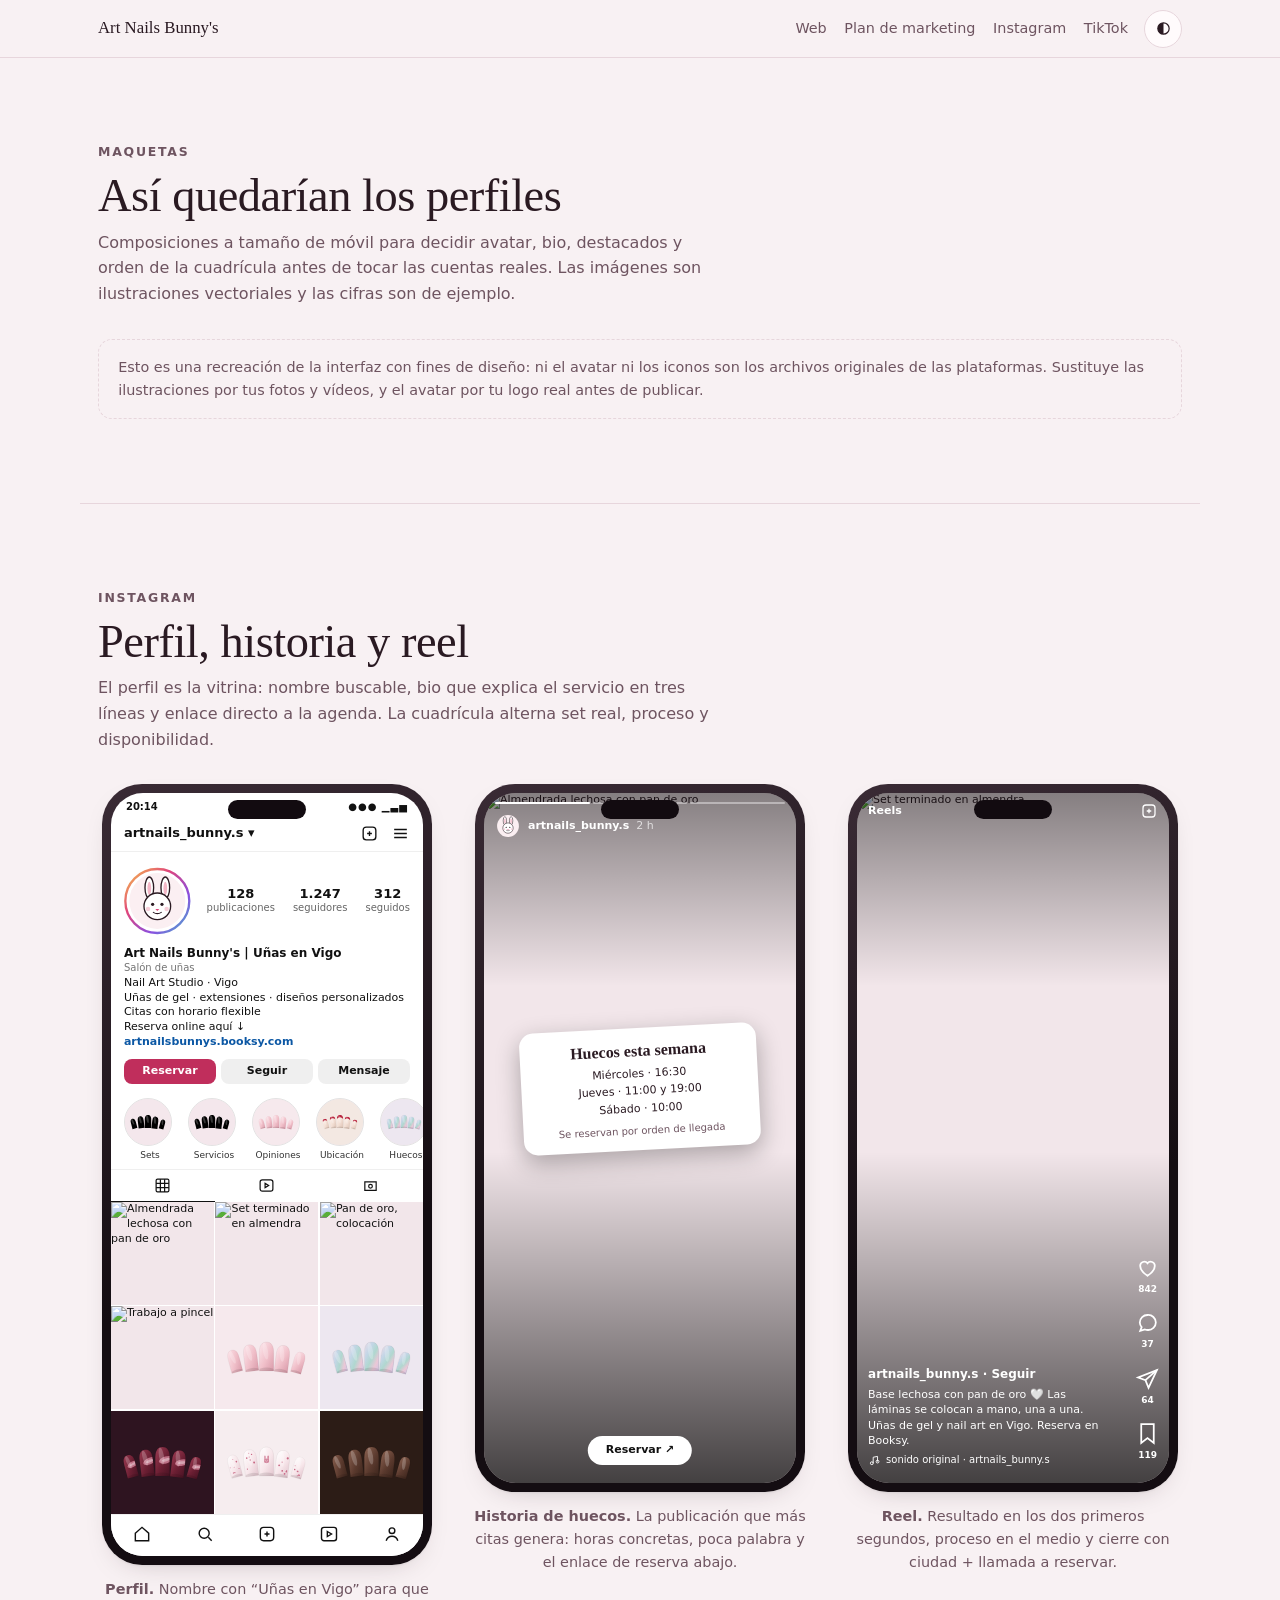
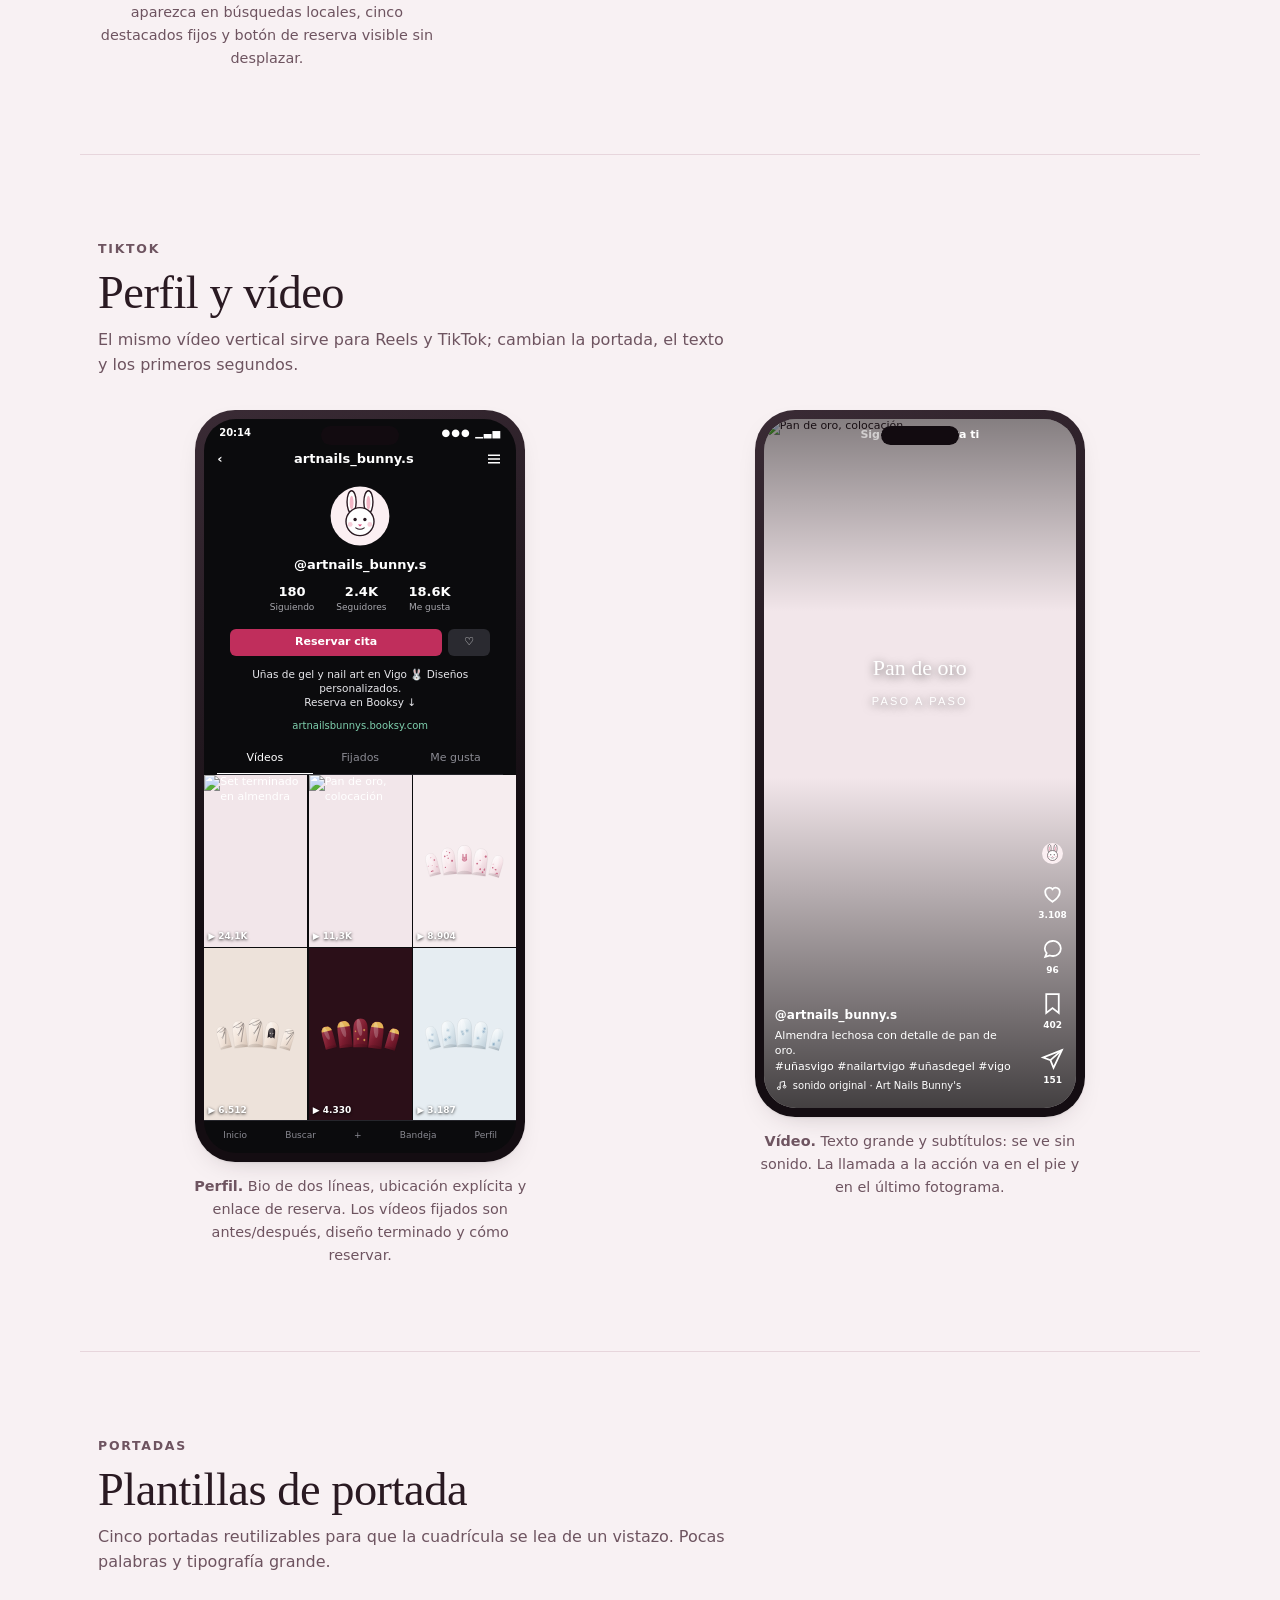
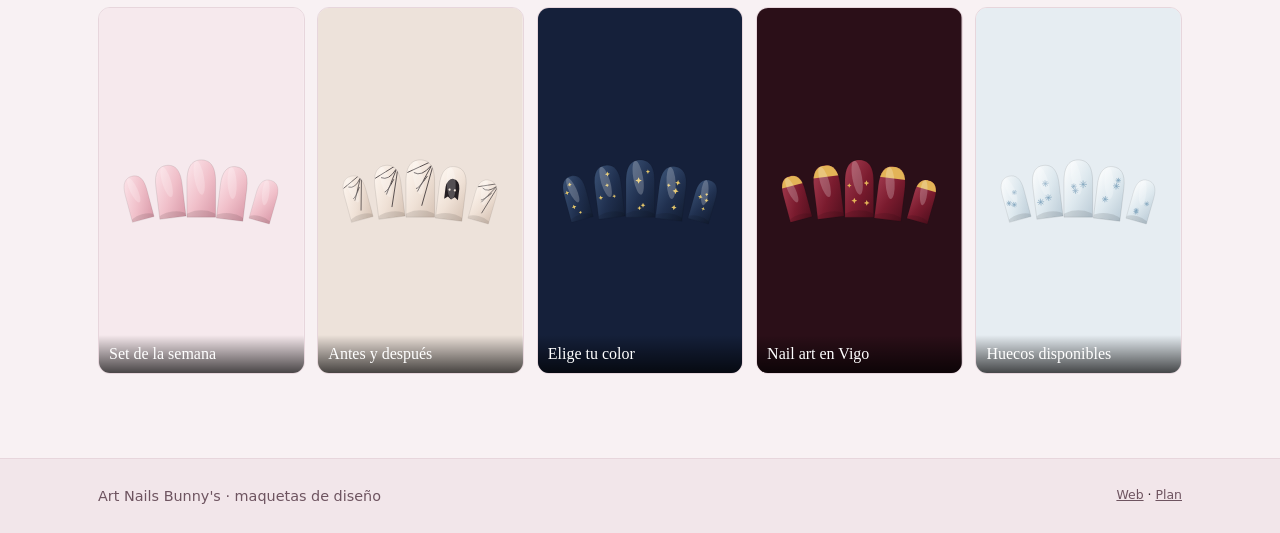
==== commit 258737c8: "Add files via upload" ====
--- a/mockups.html
+++ b/mockups.html
@@ -10,7 +10,6 @@
 <link rel="preconnect" href="https://fonts.gstatic.com" crossorigin>
 <link rel="stylesheet" href="https://fonts.googleapis.com/css2?family=Gloock&family=Karla:wght@400;500;700&display=swap">
 <style>
-/* base.css incrustado */
 /* ============================================================
    Art Nails Bunny's — sistema visual compartido
    Layout: vitrina editorial. Columna de lectura estrecha,
@@ -211,6 +210,12 @@
 @media (prefers-reduced-motion:reduce){
   *{animation-duration:.001ms!important; transition-duration:.001ms!important}
 }
+
+/* --------- fotos reales en lugar de maquetas --------- */
+.arte-foto{display:block; width:100%; height:100%; object-fit:cover; background:var(--superficie-2)}
+.pieza .arte-foto,.temporada__card .arte-foto,.marco .arte-foto{aspect-ratio:300/210; height:auto}
+.marca-maqueta{position:absolute; left:10px; top:10px; z-index:2}
+.pieza{position:relative}
 
 </style>
 <style>
@@ -397,7 +402,6 @@
 </footer>
 
 <script>
-/* nails.js */
 /* ============================================================
    nails.js — dibuja sets de uñas en SVG (maquetas)
    Sustituye estas maquetas por fotos reales antes de publicar:
@@ -602,7 +606,6 @@
 
 </script>
 <script>
-/* data.js */
 /* ============================================================
    data.js — TODO el contenido editable del sitio vive aquí.
    Cambia textos, precios, enlaces y diseños sin tocar el HTML.
@@ -655,6 +658,10 @@
 
   /* ---------- 3. Galería (maquetas; sustituir por fotos reales) ---------- */
   disenos: [
+    { id:"real-oro", nombre:"Almendrada lechosa con pan de oro", cat:"nailart", foto:"unas-gel-pan-de-oro-vigo.jpg", texto:"Base lechosa en forma almendra con pan de oro en la uña de acento. Trabajo real del estudio." },
+    { id:"real-resultado", nombre:"Set terminado en almendra", cat:"gel", foto:"resultado-unas-almendradas-vigo.jpg", texto:"El set completo al acabar la cita: acabado espejo y largo mediano." },
+    { id:"real-detalle", nombre:"Pan de oro, colocación", cat:"nailart", foto:"detalle-pan-de-oro-vigo.jpg", texto:"Colocación de las láminas de oro una a una antes de sellar." },
+    { id:"real-proceso", nombre:"Trabajo a pincel", cat:"gel", foto:"nail-art-proceso-vigo.jpg", texto:"Pincelada fina para el diseño. Cada uña se trabaja a mano." },
     { id:"gelrosa", nombre:"Gel rosa cristal", cat:"gel", motivo:"solid", base:"#F0BFC9", brillo:"#FDE7EC", sombra:"#D99AA9", acento:"#FFFFFF", fondo:"#F6E9ED", semilla:3, texto:"Rosa empolvado con acabado espejo. El clásico que aguanta el crecimiento." },
     { id:"frenchmini", nombre:"Francesa mini", cat:"gel", motivo:"french", base:"#F2DED3", brillo:"#FFF6F1", sombra:"#DCC2B4", acento:"#B9243F", fondo:"#F3E8E2", semilla:9, texto:"Punta fina en rojo profundo sobre base nude. Discreta y de temporada." },
     { id:"cromo", nombre:"Cromado perla", cat:"nailart", motivo:"cromo", base:"#DCD3E2", brillo:"#F7F2F8", sombra:"#B9AFC6", acento:"#FFFFFF", fondo:"#EDE7F0", semilla:21, texto:"Efecto cromo iridiscente, el acabado que más se pide en vídeo." },
@@ -725,10 +732,10 @@
     enlace: "artnailsbunnys.booksy.com",
     seguidos: "180", seguidores: "2.4K", megusta: "18.6K"
   },
-  rejillaIG: ["gelrosa","frenchmini","cromo","velvet","bunny","chocolate","estrellas","halloween","navidad"],
+  rejillaIG: ["real-oro","real-resultado","real-detalle","real-proceso","gelrosa","cromo","velvet","bunny","chocolate"],
   videosTT: [
-    { d:"velvet", vistas:"24,1K", titulo:"Velvet borgoña paso a paso" },
-    { d:"cromo", vistas:"11,3K", titulo:"Cromo perla en 15 segundos" },
+    { d:"real-resultado", vistas:"24,1K", titulo:"Pan de oro paso a paso" },
+    { d:"real-detalle", vistas:"11,3K", titulo:"Colocando el pan de oro" },
     { d:"bunny", vistas:"8.904", titulo:"La conejita de la casa" },
     { d:"halloween", vistas:"6.512", titulo:"Halloween discreto" },
     { d:"navidad", vistas:"4.330", titulo:"Cranberry + oro" },
@@ -738,7 +745,6 @@
 
 </script>
 <script>
-/* site.js */
 /* site.js — monta la portada a partir de data.js */
 (function () {
   'use strict';
@@ -771,7 +777,13 @@
         function () { aviso('Selecciona el texto y cópialo'); });
     } catch (e) { aviso('Selecciona el texto y cópialo'); }
   }
-  window.ANB_UI = { copiar: copiar, aviso: aviso, dis: dis };
+  function arte(d, o) {
+    if (d && d.foto) {
+      return '<img class="arte-foto" src="' + d.foto + '" alt="' + d.nombre + '" loading="lazy">';
+    }
+    return window.ANB_NAILS.set(d, o);
+  }
+  window.ANB_UI = { copiar: copiar, aviso: aviso, dis: dis, arte: arte };
 
   if (!D || !byId('listaServicios')) return;
   var n = D.negocio;
@@ -779,7 +791,10 @@
   /* ---- cabecera y enlaces ---- */
   byId('marcaAvatar').innerHTML = N.avatar(34, false);
   byId('heroSub').textContent = n.reclamo + '. ' + n.descripcion;
-  byId('heroArte').innerHTML = N.set(D.disenos.filter(function (d) { return d.id === 'bunny'; })[0]);
+  var portada = D.disenos.filter(function (d) { return d.foto; })[0] ||
+                D.disenos.filter(function (d) { return d.id === 'bunny'; })[0];
+  byId('heroArte').innerHTML = arte(portada);
+  byId('pieArte').textContent = portada.nombre;
   ['ctaBarra', 'ctaHero', 'ctaConfig', 'ctaContacto', 'ctaOpiniones'].forEach(function (i) {
     var e = byId(i); if (e) e.href = n.booksy;
   });
@@ -798,14 +813,19 @@
 
   /* ---- galería ---- */
   var filtroActual = 'todo';
-  byId('filtros').innerHTML = D.categorias.map(function (c) {
+  var trabajos = D.disenos.filter(function (d) { return d.foto; });
+  var cats = D.categorias.filter(function (c) {
+    return c.id === 'todo' || trabajos.some(function (d) { return d.cat === c.id; });
+  });
+  byId('filtros').hidden = cats.length < 3;
+  byId('filtros').innerHTML = cats.map(function (c) {
     return '<button class="chip' + (c.id === 'todo' ? ' activo' : '') + '" data-cat="' + c.id + '" aria-pressed="' + (c.id === 'todo') + '">' + c.nombre + '</button>';
   }).join('');
   function pintarGaleria() {
-    byId('galeria').innerHTML = D.disenos.filter(function (d) {
+    byId('galeria').innerHTML = trabajos.filter(function (d) {
       return filtroActual === 'todo' || d.cat === filtroActual;
     }).map(function (d) {
-      return '<button class="pieza" data-id="' + d.id + '">' + N.set(d) +
+      return '<button class="pieza" data-id="' + d.id + '">' + arte(d) +
         '<span class="pieza__txt"><h4>' + d.nombre + '</h4><p>' + d.texto + '</p></span></button>';
     }).join('');
   }
@@ -823,7 +843,7 @@
   byId('galeria').addEventListener('click', function (ev) {
     var p = ev.target.closest('.pieza'); if (!p) return;
     var d = D.disenos.filter(function (x) { return x.id === p.dataset.id; })[0];
-    byId('visorArte').innerHTML = N.set(d);
+    byId('visorArte').innerHTML = arte(d);
     byId('visorTitulo').textContent = d.nombre;
     byId('visorTexto').textContent = d.texto;
     byId('visorCta').href = n.booksy;
@@ -875,8 +895,8 @@
   ];
   byId('temporada').innerHTML = temp.map(function (t) {
     var d = D.disenos.filter(function (x) { return x.id === t.id; })[0];
-    return '<article class="temporada__card">' + N.set(d) +
-      '<div><span class="etiqueta">' + d.cat + '</span><h3>' + t.t + '</h3><p>' + t.d + '</p>' +
+    return '<article class="temporada__card">' + arte(d) +
+      '<div><span class="etiqueta">Propuesta ilustrada · ' + d.cat + '</span><h3>' + t.t + '</h3><p>' + t.d + '</p>' +
       '<a class="btn btn--linea btn--pequeno" style="align-self:flex-start; margin-top:.4rem" href="' + n.booksy + '" target="_blank" rel="noopener">Reservar</a></div></article>';
   }).join('');
 
@@ -902,7 +922,6 @@
 
 </script>
 <script>
-/* mockups.js */
 /* mockups.js — dibuja las maquetas de Instagram y TikTok */
 (function () {
   'use strict';
@@ -910,6 +929,7 @@
   if (!D || !document.getElementById('igPerfil')) return;
   var byId = function (i) { return document.getElementById(i); };
   var dis = function (id) { return D.disenos.filter(function (d) { return d.id === id; })[0]; };
+  var A = function (id, o) { return window.ANB_UI.arte(dis(id), o); };
 
   var ICO = {
     corazon: '<svg viewBox="0 0 24 24" fill="none" stroke="currentColor" stroke-width="1.7"><path d="M12 20s-7-4.6-7-9.4A3.9 3.9 0 0 1 12 8a3.9 3.9 0 0 1 7 2.6C19 15.4 12 20 12 20z"/></svg>',
@@ -951,13 +971,13 @@
         return '<div><i>' + N.set(D.disenos[i + 2], {ratio:'c', cubrir:true}) + '</i><span>' + d + '</span></div>';
       }).join('') + '</div>' +
       '<div class="ig__tabs"><div class="on">' + ico('cuadricula', 17) + '</div><div>' + ico('play', 17) + '</div><div>' + ico('etiqueta', 17) + '</div></div>' +
-      '<div class="ig__grid">' + D.rejillaIG.map(function (id) { return '<div>' + N.set(dis(id), {ratio:'c', cubrir:true}) + '</div>'; }).join('') + '</div>' +
+      '<div class="ig__grid">' + D.rejillaIG.map(function (id) { return '<div>' + A(id, {ratio:'c', cubrir:true}) + '</div>'; }).join('') + '</div>' +
     '</div>' +
     '<div class="ig__pie" style="color:#111">' + ico('casa') + ico('lupa') + ico('mas') + ico('play') + ico('persona') + '</div>';
 
   /* ---------- Instagram: historia ---------- */
   byId('igStory').innerHTML =
-    '<div class="lleno">' + N.set(dis('velvet'), {ratio:'v', cubrir:true}) + '</div><div class="velo"></div>' +
+    '<div class="lleno">' + A('real-oro', {ratio:'v', cubrir:true}) + '</div><div class="velo"></div>' +
     '<div class="isla"></div>' +
     '<div class="story__barras"><i class="on"></i><i></i><i></i></div>' +
     '<div class="story__cab">' + N.avatar(26, false) + '<span>' + p.usuario + '</span><span style="font-weight:400; opacity:.7">2 h</span></div>' +
@@ -968,11 +988,11 @@
 
   /* ---------- Instagram: reel ---------- */
   byId('igReel').innerHTML =
-    '<div class="lleno">' + N.set(dis('cromo'), {ratio:'v', cubrir:true}) + '</div><div class="velo"></div>' +
+    '<div class="lleno">' + A('real-resultado', {ratio:'v', cubrir:true}) + '</div><div class="velo"></div>' +
     '<div class="isla"></div>' +
     '<div class="story__cab" style="justify-content:space-between"><span>Reels</span><span>' + ico('mas', 18) + '</span></div>' +
     '<div class="reel__txt"><b>' + p.usuario + ' · Seguir</b>' +
-      '<p>Cromo perla sobre base lechosa 🤍 Tres pasos y el acabado espejo que más dura.<br>Uñas de gel y nail art en Vigo. Reserva en Booksy.</p>' +
+      '<p>Base lechosa con pan de oro 🤍 Las láminas se colocan a mano, una a una.<br>Uñas de gel y nail art en Vigo. Reserva en Booksy.</p>' +
       '<span class="sonido">' + ico('nota', 13) + 'sonido original · artnails_bunny.s</span></div>' +
     '<div class="rail">' +
       '<div>' + ICO.corazon + '<span>842</span></div>' +
@@ -997,18 +1017,18 @@
       '<div class="tt__tabs"><div class="on">Vídeos</div><div>Fijados</div><div>Me gusta</div></div>' +
     '</div>' +
     '<div class="tt__grid">' + D.videosTT.map(function (v) {
-      return '<div>' + N.set(dis(v.d), {ratio:'v', cubrir:true}) + '<span class="tt__vistas">&#9654; ' + v.vistas + '</span></div>';
+      return '<div>' + A(v.d, {ratio:'v', cubrir:true}) + '<span class="tt__vistas">&#9654; ' + v.vistas + '</span></div>';
     }).join('') + '</div>' +
     '<div class="tt__pie">' + ['Inicio', 'Buscar', '+', 'Bandeja', 'Perfil'].map(function (x) { return '<span>' + x + '</span>'; }).join('') + '</div>';
 
   /* ---------- TikTok: vídeo ---------- */
   byId('ttVideo').innerHTML =
-    '<div class="lleno">' + N.set(dis('chocolate'), {ratio:'v', cubrir:true}) + '</div><div class="velo"></div>' +
+    '<div class="lleno">' + A('real-detalle', {ratio:'v', cubrir:true}) + '</div><div class="velo"></div>' +
     '<div class="isla"></div>' +
     '<div class="story__cab" style="justify-content:center; gap:16px"><span style="opacity:.6">Siguiendo</span><span>Para ti</span></div>' +
-    '<div style="position:absolute; top:34%; left:0; right:0; text-align:center; z-index:3; color:#fff; font-family:Gloock,Georgia,serif; font-size:22px; text-shadow:0 2px 10px rgba(0,0,0,.6)">Chocolate mocha<br><span style="font-family:Karla,sans-serif; font-size:11px; letter-spacing:.2em; text-transform:uppercase">paso a paso</span></div>' +
+    '<div style="position:absolute; top:34%; left:0; right:0; text-align:center; z-index:3; color:#fff; font-family:Gloock,Georgia,serif; font-size:22px; text-shadow:0 2px 10px rgba(0,0,0,.6)">Pan de oro<br><span style="font-family:Karla,sans-serif; font-size:11px; letter-spacing:.2em; text-transform:uppercase">paso a paso</span></div>' +
     '<div class="reel__txt"><b>@' + t.usuario + '</b>' +
-      '<p>El marrón espresso de la temporada, en uña corta y cuadrada.<br>#uñasvigo #nailartvigo #uñasdegel #vigo</p>' +
+      '<p>Almendra lechosa con detalle de pan de oro.<br>#uñasvigo #nailartvigo #uñasdegel #vigo</p>' +
       '<span class="sonido">' + ico('nota', 13) + 'sonido original · Art Nails Bunny\'s</span></div>' +
     '<div class="rail">' + N.avatar(36, false) +
       '<div>' + ICO.corazon + '<span>3.108</span></div>' +
@@ -1023,7 +1043,7 @@
     { d: 'nieve', t: 'Huecos disponibles' }
   ];
   byId('cubiertas').innerHTML = portadas.map(function (c) {
-    return '<div class="cubierta">' + N.set(dis(c.d), {ratio:'v', cubrir:true}) + '<span>' + c.t + '</span></div>';
+    return '<div class="cubierta">' + A(c.d, {ratio:'v', cubrir:true}) + '<span>' + c.t + '</span></div>';
   }).join('');
 })();
 
